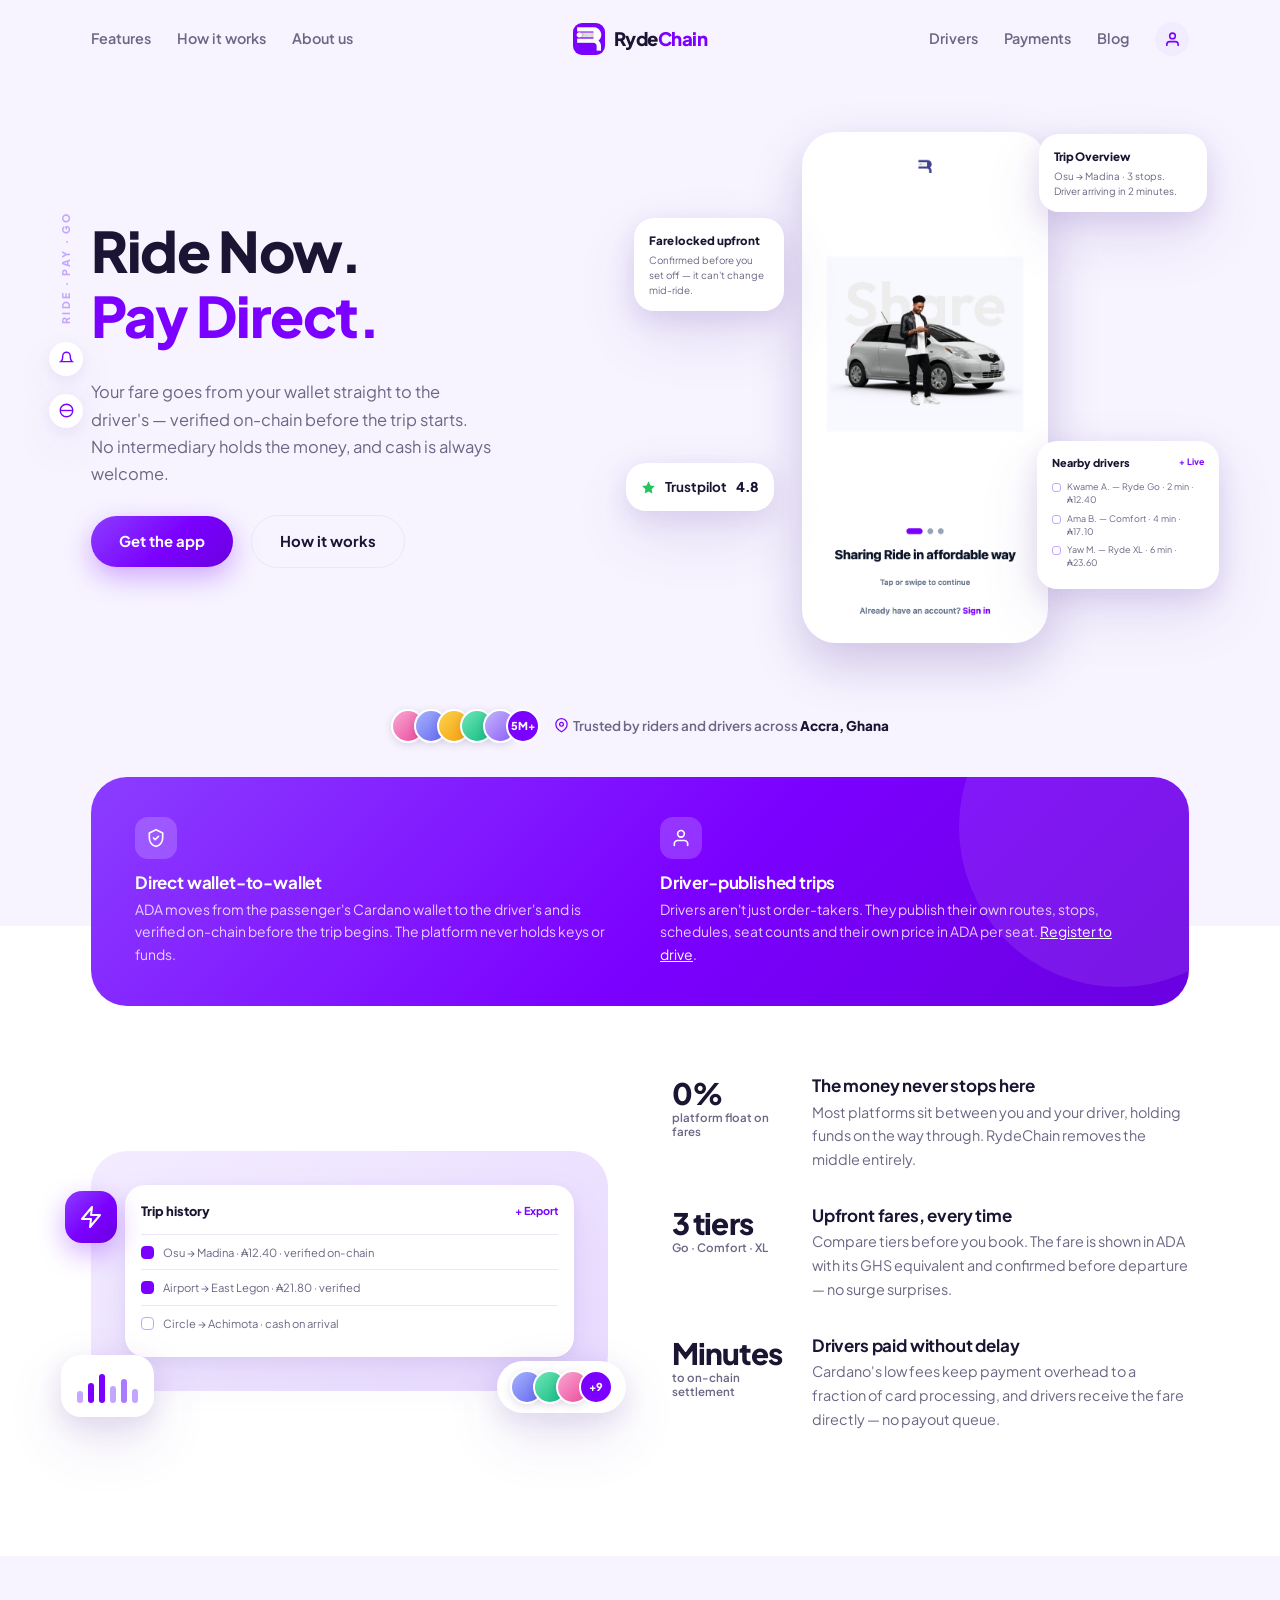
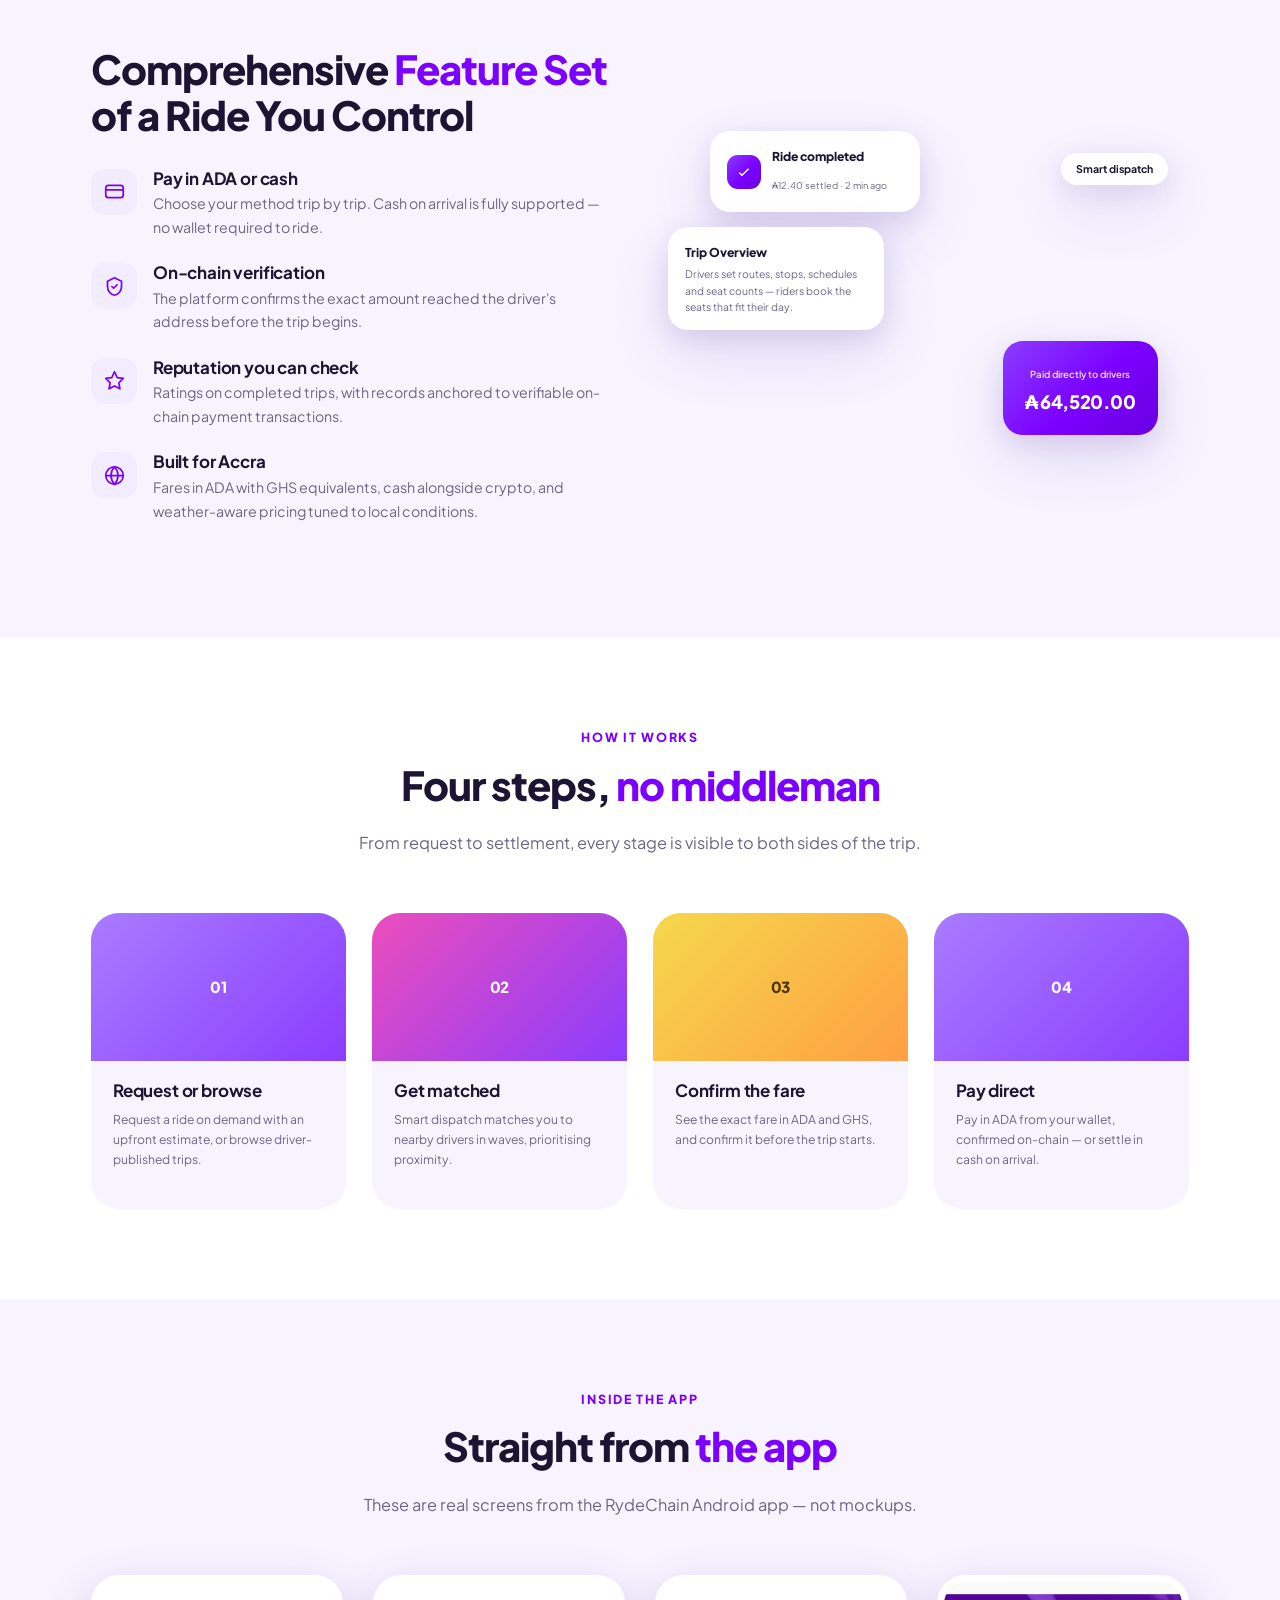
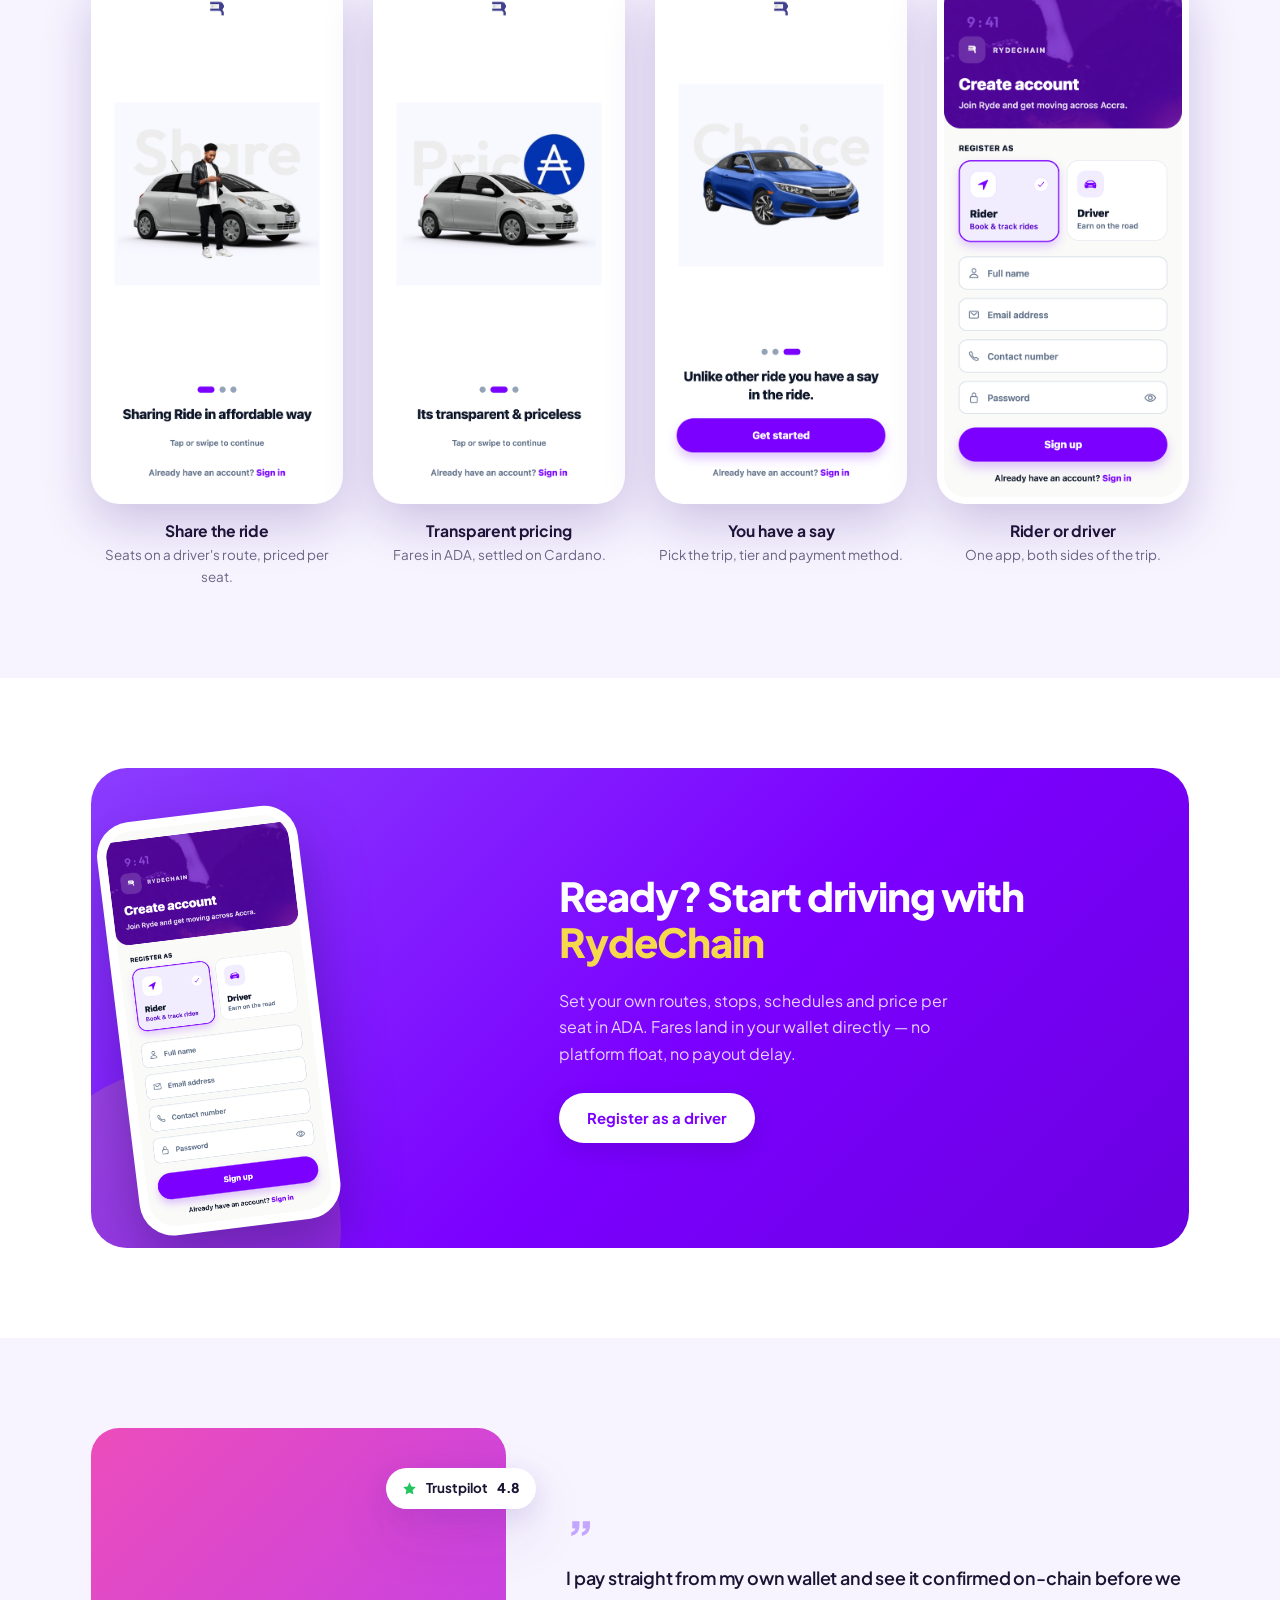
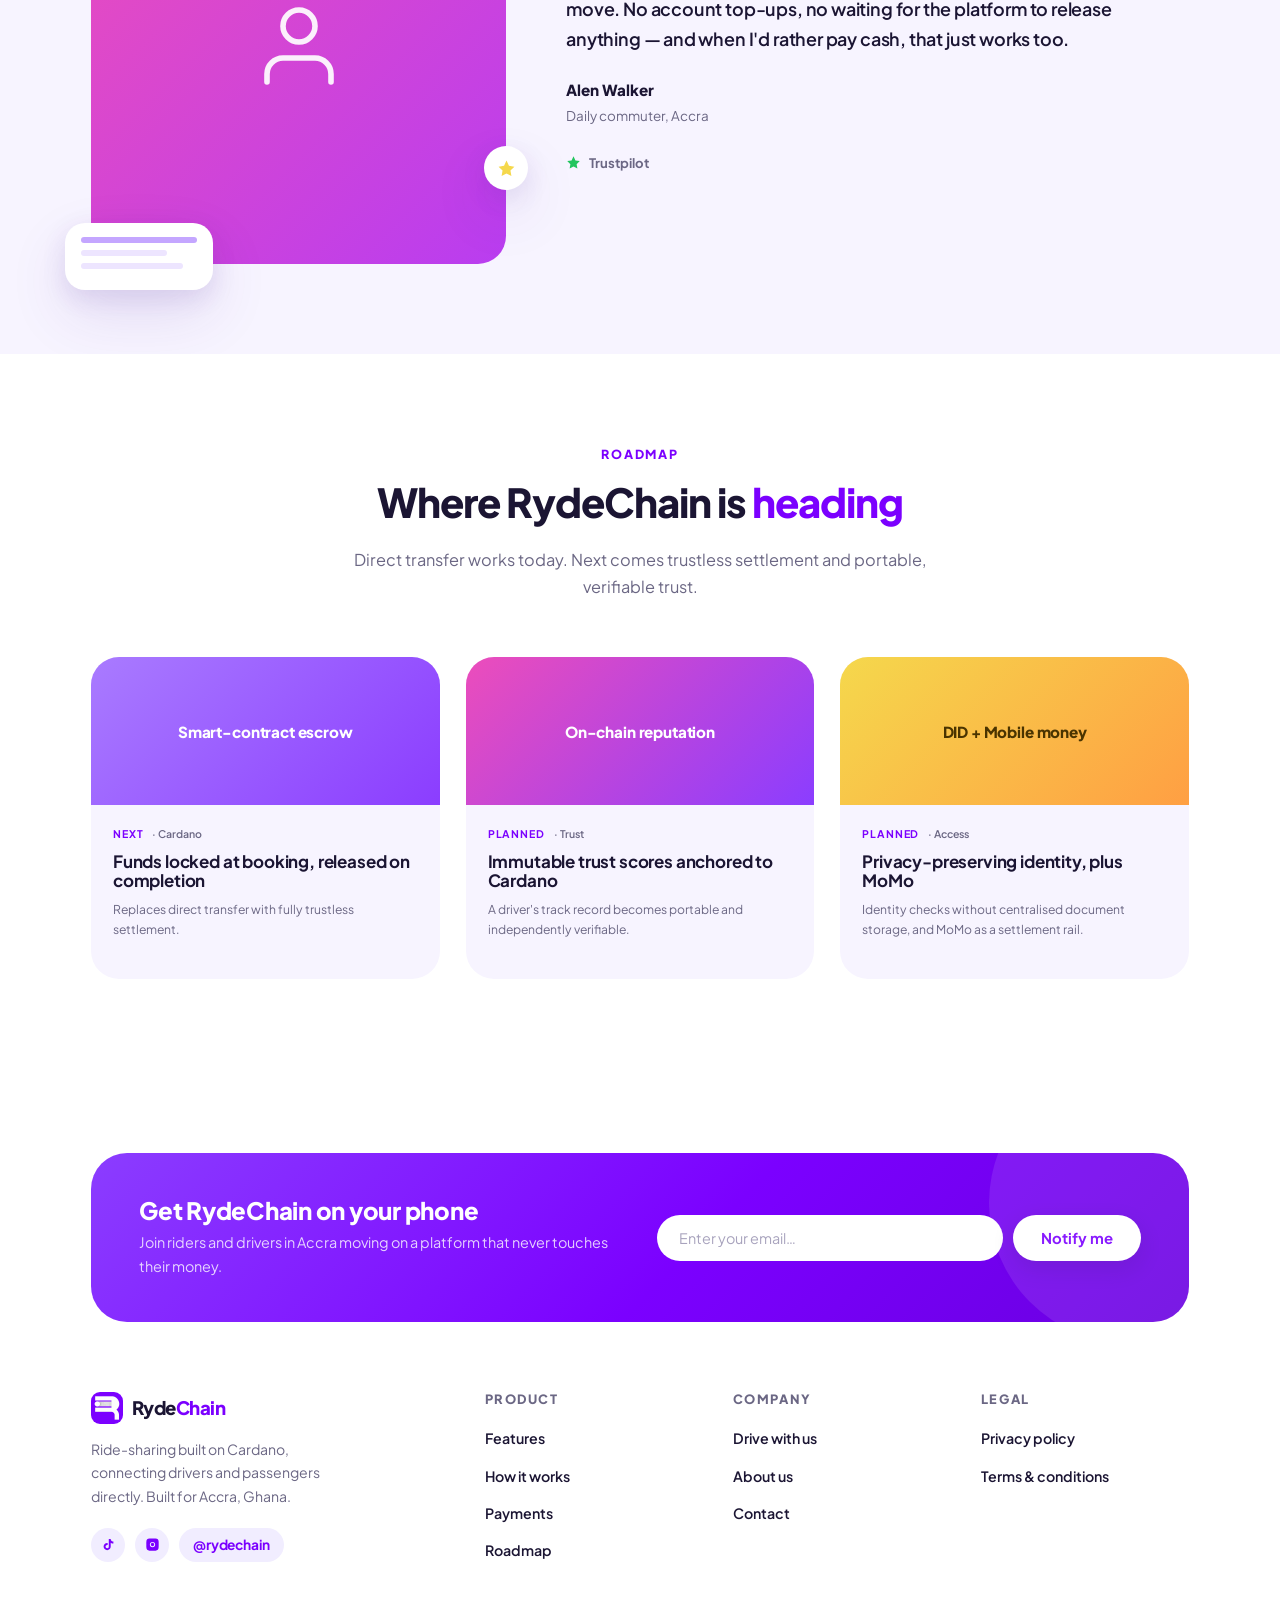
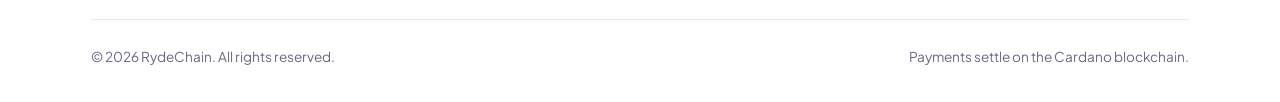
==== index.html @ f79c51c8 "Link TikTok and Instagram accounts in the footer Points at @rydechain on both, on the home and drive" ====
<!DOCTYPE html>
<html lang="en">
<head>
<meta charset="utf-8" />
<meta name="viewport" content="width=device-width, initial-scale=1" />
<title>RydeChain — Ride-sharing on Cardano, built for Accra</title>
<meta name="description" content="RydeChain connects drivers and passengers directly. Pay in cash or in ADA straight from your own Cardano wallet to the driver's — verified on-chain, no intermediary holding your money." />
<meta name="theme-color" content="#7b00ff" />
<link rel="icon" href="assets/favicon.png" />

<meta property="og:title" content="RydeChain — Ride-sharing on Cardano" />
<meta property="og:description" content="Direct wallet-to-wallet ADA payments, driver-published trips, and upfront fares. Built for Accra, Ghana." />
<meta property="og:type" content="website" />
<meta property="og:image" content="assets/logo.png" />

<link rel="preconnect" href="https://fonts.googleapis.com" />
<link rel="preconnect" href="https://fonts.gstatic.com" crossorigin />
<link href="https://fonts.googleapis.com/css2?family=Plus+Jakarta+Sans:wght@400;500;600;700;800&display=swap" rel="stylesheet" />
<link rel="stylesheet" href="styles.css" />
</head>
<body>

<header>
  <div class="wrap nav">
    <nav class="nav-side">
      <a href="#features">Features</a>
      <a href="#how">How it works</a>
      <a href="#about">About us</a>
    </nav>

    <a href="#" class="brand">
      <img src="assets/logo.png" alt="RydeChain logo" />
      <span class="brand-text">Ryde<span class="brand-alt">Chain</span></span>
    </a>

    <nav class="nav-side right">
      <a href="#drivers">Drivers</a>
      <a href="#payments">Payments</a>
      <a href="#blog">Blog</a>
      <span class="avatar-btn" aria-hidden="true">
        <svg viewBox="0 0 24 24"><path d="M20 21v-2a4 4 0 0 0-4-4H8a4 4 0 0 0-4 4v2"/><circle cx="12" cy="7" r="4"/></svg>
      </span>
    </nav>

    <button class="menu-btn" id="menuBtn" aria-label="Toggle menu" aria-expanded="false">
      <span></span><span></span><span></span>
    </button>
  </div>
  <div class="nav-mobile" id="navMobile">
    <a href="#features">Features</a>
    <a href="#how">How it works</a>
    <a href="#drivers">Drivers</a>
    <a href="#payments">Payments</a>
    <a href="#blog">Blog</a>
    <a href="#download">Get the app</a>
  </div>
</header>

<!-- ===== Hero ===== -->
<section class="hero">
  <div class="wrap hero-inner">

    <div class="rail" aria-hidden="true">
      <span>Ride · Pay · Go</span>
      <i><svg viewBox="0 0 24 24"><path d="M18 8A6 6 0 0 0 6 8c0 7-3 9-3 9h18s-3-2-3-9"/></svg></i>
      <i><svg viewBox="0 0 24 24"><circle cx="12" cy="12" r="10"/><path d="M2 12h20"/></svg></i>
    </div>

    <div class="hero-grid">
      <div>
        <h1>Ride Now.<br /><span class="accent">Pay Direct.</span></h1>
        <p class="lead">
          Your fare goes from your wallet straight to the driver's — verified
          on-chain before the trip starts. No intermediary holds the money,
          and cash is always welcome.
        </p>
        <div class="hero-actions">
          <a href="#download" class="btn btn-primary">Get the app</a>
          <a href="#how" class="btn btn-ghost">How it works</a>
        </div>
      </div>

      <div class="hero-visual">
        <div class="float f-left reveal">
          <h5>Fare locked upfront</h5>
          <p>Confirmed before you set off — it can't change mid-ride.</p>
        </div>

        <div class="rating-chip float f-trust">
          <svg class="star" viewBox="0 0 24 24" aria-hidden="true"><polygon points="12 2 15.1 8.6 22 9.7 17 14.6 18.2 21.5 12 18.2 5.8 21.5 7 14.6 2 9.7 8.9 8.6 12 2"/></svg>
          Trustpilot <b>4.8</b>
        </div>

        <div class="float f-overview">
          <h5>Trip Overview</h5>
          <p>Osu → Madina · 3 stops. Driver arriving in 2 minutes.</p>
        </div>

        <div class="float f-tasks">
          <div class="hd"><b>Nearby drivers</b><span>+ Live</span></div>
          <div class="li"><i></i> Kwame A. — Ryde Go · 2 min · ₳12.40</div>
          <div class="li"><i></i> Ama B. — Comfort · 4 min · ₳17.10</div>
          <div class="li"><i></i> Yaw M. — Ryde XL · 6 min · ₳23.60</div>
        </div>

        <div class="phone">
          <div class="phone-inner">
            <img class="phone-shot" src="assets/screens/01-onboarding-share.png"
                 alt="RydeChain app onboarding screen — Sharing Ride in affordable way" />
          </div>
        </div>
      </div>
    </div>

    <div class="hero-social">
      <div class="avatars">
        <i class="a1"></i><i class="a2"></i><i class="a3"></i><i class="a4"></i><i class="a5"></i>
        <span class="more">5M+</span>
      </div>
      <p>
        <svg class="inline-ic" viewBox="0 0 24 24" aria-hidden="true"><path d="M21 10c0 7-9 12-9 12s-9-5-9-12a9 9 0 0 1 18 0z"/><circle cx="12" cy="10" r="3"/></svg>
        Trusted by riders and drivers across <b>Accra, Ghana</b>
      </p>
    </div>

    <div class="slab reveal">
      <div class="slab-item">
        <div class="ic">
          <svg viewBox="0 0 24 24"><path d="M12 2 4 6v6c0 5 3.4 9.3 8 10 4.6-.7 8-5 8-10V6z"/><polyline points="9 12 11 14 15 10"/></svg>
        </div>
        <h3>Direct wallet-to-wallet</h3>
        <p>ADA moves from the passenger's Cardano wallet to the driver's and is verified on-chain before the trip begins. The platform never holds keys or funds.</p>
      </div>
      <div class="slab-item">
        <div class="ic">
          <svg viewBox="0 0 24 24"><path d="M20 21v-2a4 4 0 0 0-4-4H8a4 4 0 0 0-4 4v2"/><circle cx="12" cy="7" r="4"/></svg>
        </div>
        <h3>Driver-published trips</h3>
        <p>Drivers aren't just order-takers. They publish their own routes, stops, schedules, seat counts and their own price in ADA per seat. <a href="driver-signup.html" style="color:#fff;text-decoration:underline;">Register to drive</a>.</p>
      </div>
    </div>
  </div>
</section>

<!-- ===== Stats ===== -->
<section class="stats" id="about">
  <div class="wrap stats-grid">
    <div class="stats-visual reveal">
      <div class="blob-card">
        <div class="badge-float">
          <svg viewBox="0 0 24 24"><path d="M13 2 3 14h9l-1 8 10-12h-9z"/></svg>
        </div>
        <div class="tasklist">
          <div class="hd"><b>Trip history</b><span>+ Export</span></div>
          <div class="li done"><i></i> Osu → Madina · ₳12.40 · verified on-chain</div>
          <div class="li done"><i></i> Airport → East Legon · ₳21.80 · verified</div>
          <div class="li"><i></i> Circle → Achimota · cash on arrival</div>
        </div>
        <div class="bars-float"><i></i><i></i><i></i><i></i><i></i><i></i></div>
        <div class="avatars-float">
          <div class="avatars"><i class="a2"></i><i class="a4"></i><i class="a1"></i><span class="more">+9</span></div>
        </div>
      </div>
    </div>

    <div>
      <div class="stat-row reveal">
        <div class="num">0%<small>platform float on fares</small></div>
        <div>
          <h3>The money never stops here</h3>
          <p>Most platforms sit between you and your driver, holding funds on the way through. RydeChain removes the middle entirely.</p>
        </div>
      </div>
      <div class="stat-row reveal">
        <div class="num">3 tiers<small>Go · Comfort · XL</small></div>
        <div>
          <h3>Upfront fares, every time</h3>
          <p>Compare tiers before you book. The fare is shown in ADA with its GHS equivalent and confirmed before departure — no surge surprises.</p>
        </div>
      </div>
      <div class="stat-row reveal">
        <div class="num">Minutes<small>to on-chain settlement</small></div>
        <div>
          <h3>Drivers paid without delay</h3>
          <p>Cardano's low fees keep payment overhead to a fraction of card processing, and drivers receive the fare directly — no payout queue.</p>
        </div>
      </div>
    </div>
  </div>
</section>

<!-- ===== Features ===== -->
<section id="features">
  <div class="wrap feat-grid">
    <div class="reveal">
      <h2>Comprehensive <span class="accent">Feature Set</span><br />of a Ride You Control</h2>
      <div class="feat-list">
        <div class="feat-item">
          <div class="ic"><svg viewBox="0 0 24 24"><rect x="2" y="5" width="20" height="14" rx="3"/><path d="M2 10h20"/></svg></div>
          <div>
            <h3>Pay in ADA or cash</h3>
            <p>Choose your method trip by trip. Cash on arrival is fully supported — no wallet required to ride.</p>
          </div>
        </div>
        <div class="feat-item">
          <div class="ic"><svg viewBox="0 0 24 24"><path d="M12 2 4 6v6c0 5 3.4 9.3 8 10 4.6-.7 8-5 8-10V6z"/><polyline points="9 12 11 14 15 10"/></svg></div>
          <div>
            <h3>On-chain verification</h3>
            <p>The platform confirms the exact amount reached the driver's address before the trip begins.</p>
          </div>
        </div>
        <div class="feat-item">
          <div class="ic"><svg viewBox="0 0 24 24"><polygon points="12 2 15.1 8.6 22 9.7 17 14.6 18.2 21.5 12 18.2 5.8 21.5 7 14.6 2 9.7 8.9 8.6 12 2"/></svg></div>
          <div>
            <h3>Reputation you can check</h3>
            <p>Ratings on completed trips, with records anchored to verifiable on-chain payment transactions.</p>
          </div>
        </div>
        <div class="feat-item">
          <div class="ic"><svg viewBox="0 0 24 24"><circle cx="12" cy="12" r="10"/><path d="M2 12h20"/><path d="M12 2a15.3 15.3 0 0 1 4 10 15.3 15.3 0 0 1-4 10 15.3 15.3 0 0 1-4-10 15.3 15.3 0 0 1 4-10z"/></svg></div>
          <div>
            <h3>Built for Accra</h3>
            <p>Fares in ADA with GHS equivalents, cash alongside crypto, and weather-aware pricing tuned to local conditions.</p>
          </div>
        </div>
      </div>
    </div>

    <div class="feat-visual reveal">
      <div class="fc fc-1">
        <span class="ic"><svg viewBox="0 0 24 24"><path d="M5 13l4 4L19 7"/></svg></span>
        <div>
          <h5>Ride completed</h5>
          <span class="meta">₳12.40 settled · 2 min ago</span>
        </div>
      </div>
      <span class="fc-tag">Smart dispatch</span>
      <div class="fc fc-2">
        <h5>Trip Overview</h5>
        <p>Drivers set routes, stops, schedules and seat counts — riders book the seats that fit their day.</p>
      </div>
      <div class="fc fc-3">
        <small>Paid directly to drivers</small>
        <b>₳ 64,520.00</b>
      </div>
    </div>
  </div>
</section>

<!-- ===== How it works ===== -->
<section id="how" class="blog">
  <div class="wrap">
    <div class="section-head reveal">
      <span class="eyebrow">How it works</span>
      <h2>Four steps, <span class="accent">no middleman</span></h2>
      <p>From request to settlement, every stage is visible to both sides of the trip.</p>
    </div>
    <div class="blog-grid" style="grid-template-columns:repeat(4,1fr);">
      <div class="post reveal"><div class="thumb">01</div><div class="body">
        <h3>Request or browse</h3>
        <p class="date">Request a ride on demand with an upfront estimate, or browse driver-published trips.</p>
      </div></div>
      <div class="post reveal"><div class="thumb">02</div><div class="body">
        <h3>Get matched</h3>
        <p class="date">Smart dispatch matches you to nearby drivers in waves, prioritising proximity.</p>
      </div></div>
      <div class="post reveal"><div class="thumb">03</div><div class="body">
        <h3>Confirm the fare</h3>
        <p class="date">See the exact fare in ADA and GHS, and confirm it before the trip starts.</p>
      </div></div>
      <div class="post reveal"><div class="thumb">04</div><div class="body">
        <h3>Pay direct</h3>
        <p class="date">Pay in ADA from your wallet, confirmed on-chain — or settle in cash on arrival.</p>
      </div></div>
    </div>
  </div>
</section>

<!-- ===== App screens ===== -->
<section id="screens">
  <div class="wrap">
    <div class="section-head reveal">
      <span class="eyebrow">Inside the app</span>
      <h2>Straight from <span class="accent">the app</span></h2>
      <p>These are real screens from the RydeChain Android app — not mockups.</p>
    </div>
    <div class="screens-grid">
      <div class="screen-item reveal">
        <div class="phone"><div class="phone-inner">
          <img class="phone-shot" src="assets/screens/01-onboarding-share.png" alt="Onboarding — Sharing Ride in affordable way" />
        </div></div>
        <h3>Share the ride</h3>
        <p>Seats on a driver's route, priced per seat.</p>
      </div>
      <div class="screen-item reveal">
        <div class="phone"><div class="phone-inner">
          <img class="phone-shot" src="assets/screens/02-onboarding-price.png" alt="Onboarding — Its transparent and priceless" />
        </div></div>
        <h3>Transparent pricing</h3>
        <p>Fares in ADA, settled on Cardano.</p>
      </div>
      <div class="screen-item reveal">
        <div class="phone"><div class="phone-inner">
          <img class="phone-shot" src="assets/screens/03-onboarding-choice.png" alt="Onboarding — you have a say in the ride" />
        </div></div>
        <h3>You have a say</h3>
        <p>Pick the trip, tier and payment method.</p>
      </div>
      <div class="screen-item reveal">
        <div class="phone"><div class="phone-inner">
          <img class="phone-shot" src="assets/screens/04-auth.png" alt="Create account — register as Rider or Driver" />
        </div></div>
        <h3>Rider or driver</h3>
        <p>One app, both sides of the trip.</p>
      </div>
    </div>
  </div>
</section>

<!-- ===== CTA ===== -->
<section class="cta-wrap" id="drivers">
  <div class="wrap">
    <div class="cta reveal">
      <div class="cta-phone">
        <div class="phone">
          <div class="phone-inner">
            <img class="phone-shot" src="assets/screens/04-auth.png"
                 alt="RydeChain sign-up screen — register as a Rider or a Driver" />
          </div>
        </div>
      </div>
      <div class="cta-body">
        <h2>Ready? Start driving with <span style="color:var(--yellow)">RydeChain</span></h2>
        <p>
          Set your own routes, stops, schedules and price per seat in ADA. Fares
          land in your wallet directly — no platform float, no payout delay.
        </p>
        <a href="driver-signup.html" class="btn btn-white">Register as a driver</a>
      </div>
    </div>
  </div>
</section>

<!-- ===== Testimonial ===== -->
<section id="payments">
  <div class="wrap tm-grid">
    <div class="tm-visual reveal">
      <div class="tm-photo">
        <svg class="person" viewBox="0 0 24 24" aria-hidden="true">
          <path d="M20 21v-2a4 4 0 0 0-4-4H8a4 4 0 0 0-4 4v2"/><circle cx="12" cy="7" r="4"/>
        </svg>
      </div>
      <div class="rating-chip tm-chip">
        <svg class="star" viewBox="0 0 24 24" aria-hidden="true"><polygon points="12 2 15.1 8.6 22 9.7 17 14.6 18.2 21.5 12 18.2 5.8 21.5 7 14.6 2 9.7 8.9 8.6 12 2"/></svg>
        Trustpilot <b>4.8</b>
      </div>
      <div class="tm-star">
        <svg viewBox="0 0 24 24" aria-hidden="true"><polygon points="12 2 15.1 8.6 22 9.7 17 14.6 18.2 21.5 12 18.2 5.8 21.5 7 14.6 2 9.7 8.9 8.6 12 2"/></svg>
      </div>
      <div class="tm-list"><i></i><i></i><i></i></div>
    </div>
    <div class="tm-body reveal">
      <div class="quote-mark">&rdquo;</div>
      <blockquote>
        I pay straight from my own wallet and see it confirmed on-chain before we
        move. No account top-ups, no waiting for the platform to release anything —
        and when I'd rather pay cash, that just works too.
      </blockquote>
      <div class="tm-author">
        <b>Alen Walker</b>
        <small>Daily commuter, Accra</small>
      </div>
      <div class="tm-foot">
        <svg class="star" viewBox="0 0 24 24" aria-hidden="true"><polygon points="12 2 15.1 8.6 22 9.7 17 14.6 18.2 21.5 12 18.2 5.8 21.5 7 14.6 2 9.7 8.9 8.6 12 2"/></svg>
        Trustpilot
      </div>
    </div>
  </div>
</section>

<!-- ===== Blog ===== -->
<section class="blog" id="blog">
  <div class="wrap">
    <div class="section-head reveal">
      <span class="eyebrow">Roadmap</span>
      <h2>Where RydeChain is <span class="accent">heading</span></h2>
      <p>Direct transfer works today. Next comes trustless settlement and portable, verifiable trust.</p>
    </div>
    <div class="blog-grid">
      <div class="post reveal">
        <div class="thumb">Smart-contract escrow</div>
        <div class="body">
          <div class="meta">Next <span>· Cardano</span></div>
          <h3>Funds locked at booking, released on completion</h3>
          <p class="date">Replaces direct transfer with fully trustless settlement.</p>
        </div>
      </div>
      <div class="post reveal">
        <div class="thumb">On-chain reputation</div>
        <div class="body">
          <div class="meta">Planned <span>· Trust</span></div>
          <h3>Immutable trust scores anchored to Cardano</h3>
          <p class="date">A driver's track record becomes portable and independently verifiable.</p>
        </div>
      </div>
      <div class="post reveal">
        <div class="thumb">DID + Mobile money</div>
        <div class="body">
          <div class="meta">Planned <span>· Access</span></div>
          <h3>Privacy-preserving identity, plus MoMo</h3>
          <p class="date">Identity checks without centralised document storage, and MoMo as a settlement rail.</p>
        </div>
      </div>
    </div>
  </div>
</section>

<!-- ===== Footer ===== -->
<footer id="download">
  <div class="wrap">
    <div class="news reveal">
      <div>
        <h3>Get RydeChain on your phone</h3>
        <p>Join riders and drivers in Accra moving on a platform that never touches their money.</p>
      </div>
      <form class="news-form" onsubmit="return false;">
        <input type="email" placeholder="Enter your email…" aria-label="Email address" />
        <button class="btn btn-white" type="submit">Notify me</button>
      </form>
    </div>

    <div class="foot-grid">
      <div class="foot-brand">
        <a href="#" class="brand"><img src="assets/logo.png" alt="" /> <span>Ryde<span class="brand-alt">Chain</span></span></a>
        <p>Ride-sharing built on Cardano, connecting drivers and passengers directly. Built for Accra, Ghana.</p>
        <div class="socials">
          <a href="https://www.tiktok.com/@rydechain" target="_blank" rel="noopener noreferrer" aria-label="RydeChain on TikTok">
            <svg viewBox="0 0 24 24"><path d="M16.6 5.82A4.28 4.28 0 0 1 15.54 3h-3.09v12.4a2.59 2.59 0 0 1-2.59 2.5 2.6 2.6 0 0 1-2.6-2.6c0-1.72 1.66-3.01 3.37-2.48V9.66c-3.45-.46-6.47 2.22-6.47 5.64 0 3.33 2.76 5.7 5.69 5.7 3.14 0 5.69-2.55 5.69-5.7V9.01a7.35 7.35 0 0 0 4.3 1.38V7.3s-1.88.09-3.24-1.48z"/></svg>
          </a>
          <a href="https://www.instagram.com/rydechain" target="_blank" rel="noopener noreferrer" aria-label="RydeChain on Instagram">
            <svg viewBox="0 0 24 24"><path d="M12 2.2c3.2 0 3.6 0 4.9.1 3.3.1 4.8 1.7 4.9 4.9.1 1.3.1 1.6.1 4.8s0 3.6-.1 4.9c-.1 3.2-1.7 4.8-4.9 4.9-1.3.1-1.6.1-4.9.1s-3.6 0-4.9-.1c-3.2-.1-4.8-1.7-4.9-4.9-.1-1.3-.1-1.6-.1-4.9s0-3.6.1-4.9C2.3 4 3.9 2.4 7.1 2.3 8.4 2.2 8.8 2.2 12 2.2zm0 5.6a4.2 4.2 0 1 0 0 8.4 4.2 4.2 0 0 0 0-8.4zm0 6.9a2.7 2.7 0 1 1 0-5.4 2.7 2.7 0 0 1 0 5.4zm5.4-7.1a1 1 0 1 1-2 0 1 1 0 0 1 2 0z"/></svg>
          </a>
          <a class="social-handle" href="https://www.instagram.com/rydechain" target="_blank" rel="noopener noreferrer">@rydechain</a>
        </div>
      </div>
      <div>
        <h4>Product</h4>
        <ul class="foot-links">
          <li><a href="#features">Features</a></li>
          <li><a href="#how">How it works</a></li>
          <li><a href="#payments">Payments</a></li>
          <li><a href="#blog">Roadmap</a></li>
        </ul>
      </div>
      <div>
        <h4>Company</h4>
        <ul class="foot-links">
          <li><a href="driver-signup.html">Drive with us</a></li>
          <li><a href="#about">About us</a></li>
          <li><a href="#">Contact</a></li>
        </ul>
      </div>
      <div>
        <h4>Legal</h4>
        <ul class="foot-links">
          <li><a href="#">Privacy policy</a></li>
          <li><a href="#">Terms &amp; conditions</a></li>
        </ul>
      </div>
    </div>

    <div class="foot-bottom">
      <span>© 2026 RydeChain. All rights reserved.</span>
      <span>Payments settle on the Cardano blockchain.</span>
    </div>
  </div>
</footer>

<script src="script.js"></script>
</body>
</html>
---- styles.css ----
/* RydeChain — brand tokens mirror src/constants/colors.js in the mobile app */
:root {
  --purple: #7b00ff;
  --purple-600: #8b3dff;
  --purple-400: #a97bff;
  --purple-300: #c4a6ff;
  --purple-soft: #f1edff;
  --purple-muted: #ede5ff;
  --purple-dark: #5a00c7;
  --ink: #1b1533;
  --muted: #6b6784;
  --line: #ebe6f8;
  --panel: #ffffff;
  --bg: #f7f4ff;
  --yellow: #f5d84c;
  --pink: #ec4dbb;
  --success: #22c55e;
  --success-soft: #dcfce7;

  --grad: linear-gradient(135deg, #8b3dff 0%, #7b00ff 55%, #6a00e0 100%);
  --grad-soft: linear-gradient(135deg, #a97bff 0%, #8b3dff 100%);

  --r-sm: 14px;
  --r: 20px;
  --r-lg: 28px;
  --r-xl: 36px;

  --sh-card: 0 4px 14px rgba(80, 40, 160, 0.06), 0 18px 44px rgba(80, 40, 160, 0.08);
  --sh-float: 0 8px 24px rgba(80, 40, 160, 0.12), 0 24px 60px rgba(80, 40, 160, 0.12);
  --sh-purple: 0 10px 28px rgba(123, 0, 255, 0.32);

  --maxw: 1150px;
  --font: "Plus Jakarta Sans", "Inter", -apple-system, BlinkMacSystemFont, "Segoe UI", Roboto, sans-serif;
}

* { box-sizing: border-box; }
html { scroll-behavior: smooth; -webkit-text-size-adjust: 100%; }

body {
  margin: 0;
  font-family: var(--font);
  background: var(--bg);
  color: var(--ink);
  line-height: 1.65;
  overflow-x: hidden;
  -webkit-font-smoothing: antialiased;
}

h1, h2, h3, h4 { margin: 0 0 .55em; line-height: 1.16; letter-spacing: -0.025em; font-weight: 800; }
h1 { font-size: clamp(2.3rem, 4.9vw, 3.5rem); }
h2 { font-size: clamp(1.75rem, 3.3vw, 2.5rem); }
h3 { font-size: 1.06rem; font-weight: 700; letter-spacing: -0.01em; }
p { margin: 0 0 1rem; }
a { text-decoration: none; color: inherit; }
img { max-width: 100%; display: block; }
.accent { color: var(--purple); }

.wrap { max-width: var(--maxw); margin: 0 auto; padding: 0 26px; }

/* ---------- Buttons ---------- */
.btn {
  display: inline-flex; align-items: center; justify-content: center; gap: 8px;
  border: 0; cursor: pointer; white-space: nowrap;
  padding: 13px 28px; border-radius: 999px;
  font-family: inherit; font-size: .93rem; font-weight: 700;
  transition: transform .18s ease, box-shadow .18s ease, background .18s ease;
}
.btn-primary { background: var(--grad); color: #fff; box-shadow: var(--sh-purple); }
.btn-primary:hover { transform: translateY(-2px); box-shadow: 0 14px 34px rgba(123,0,255,.4); }
.btn-white { background: #fff; color: var(--purple); box-shadow: 0 8px 22px rgba(30,10,70,.14); }
.btn-white:hover { transform: translateY(-2px); }
.btn-ghost { background: transparent; color: var(--ink); border: 1.5px solid var(--line); }
.btn-ghost:hover { border-color: var(--purple-300); color: var(--purple); transform: translateY(-2px); }
.btn-outline-light { background: rgba(255,255,255,.12); color: #fff; border: 1.5px solid rgba(255,255,255,.45); }
.btn-outline-light:hover { background: rgba(255,255,255,.22); transform: translateY(-2px); }
.btn-sm { padding: 10px 22px; font-size: .86rem; }

/* ---------- Header ---------- */
header {
  position: sticky; top: 0; z-index: 60;
  background: rgba(247, 244, 255, .82);
  backdrop-filter: saturate(180%) blur(14px);
}
.nav { display: flex; align-items: center; justify-content: space-between; height: 78px; gap: 20px; }
.nav-side { display: flex; align-items: center; gap: 26px; flex: 1; }
.nav-side.right { justify-content: flex-end; }
.nav-side a { font-size: .9rem; font-weight: 600; color: var(--muted); transition: color .15s; }
.nav-side a:hover { color: var(--purple); }
.brand { display: flex; align-items: center; gap: 9px; font-weight: 800; font-size: 1.16rem; letter-spacing: -0.03em; }
.brand img { width: 32px; height: 32px; border-radius: 9px; }
.brand .brand-alt { color: var(--purple); }
.avatar-btn {
  width: 34px; height: 34px; border-radius: 50%;
  background: var(--purple-soft); color: var(--purple);
  display: grid; place-items: center; flex-shrink: 0;
}
.avatar-btn svg { width: 17px; height: 17px; stroke: currentColor; fill: none; stroke-width: 2.2; }
.nav-mobile { display: none; }
.menu-btn { display: none; background: none; border: 0; cursor: pointer; padding: 8px; }
.menu-btn span { display: block; width: 21px; height: 2px; background: var(--ink); border-radius: 2px; }
.menu-btn span + span { margin-top: 5px; }

/* ---------- Shared bits ---------- */
.eyebrow { display: block; font-size: .78rem; font-weight: 800; letter-spacing: .14em; text-transform: uppercase; color: var(--purple); margin-bottom: 14px; }
.section-head { max-width: 620px; margin: 0 auto 56px; text-align: center; }
.section-head p { color: var(--muted); margin: 0; font-size: 1.02rem; }
section { padding: 90px 0; position: relative; }

.avatars { display: flex; align-items: center; }
.avatars i {
  width: 34px; height: 34px; border-radius: 50%; border: 2.5px solid #fff;
  margin-left: -11px; display: block; box-shadow: 0 2px 8px rgba(40,10,90,.14);
}
.avatars i:first-child { margin-left: 0; }
.a1 { background: linear-gradient(135deg,#f9a8d4,#ec4899); }
.a2 { background: linear-gradient(135deg,#a5b4fc,#6366f1); }
.a3 { background: linear-gradient(135deg,#fcd34d,#f59e0b); }
.a4 { background: linear-gradient(135deg,#6ee7b7,#10b981); }
.a5 { background: linear-gradient(135deg,#c4b5fd,#8b5cf6); }
.avatars .more {
  width: 34px; height: 34px; border-radius: 50%; margin-left: -11px;
  background: var(--purple); color: #fff; border: 2.5px solid #fff;
  display: grid; place-items: center; font-size: .68rem; font-weight: 800;
}

.rating-chip {
  display: inline-flex; align-items: center; gap: 9px;
  background: #fff; border-radius: 999px; padding: 9px 16px;
  box-shadow: var(--sh-float); font-size: .84rem; font-weight: 700;
}
.rating-chip .star { width: 15px; height: 15px; fill: var(--success); flex-shrink: 0; }
.rating-chip b { font-weight: 800; }

/* Inline icon sitting in a run of text */
.inline-ic {
  width: 15px; height: 15px; vertical-align: -2px; margin-right: 2px;
  stroke: var(--purple); fill: none; stroke-width: 2; stroke-linecap: round; stroke-linejoin: round;
}

/* ---------- Hero ---------- */
.hero { padding: 44px 0 0; }
.hero-inner { position: relative; }
.hero-grid { display: grid; grid-template-columns: 1fr 1fr; gap: 40px; align-items: center; padding-bottom: 40px; }
.hero p.lead { color: var(--muted); font-size: 1.03rem; max-width: 400px; margin-bottom: 28px; }
.hero-actions { display: flex; align-items: center; gap: 18px; flex-wrap: wrap; }

/* side rail like the reference */
.rail { position: absolute; left: -16px; top: 90px; display: flex; flex-direction: column; align-items: center; gap: 18px; }
.rail span { writing-mode: vertical-rl; transform: rotate(180deg); font-size: .66rem; letter-spacing: .22em; text-transform: uppercase; color: var(--purple-300); font-weight: 800; }
.rail i { width: 34px; height: 34px; border-radius: 50%; background: #fff; box-shadow: var(--sh-card); display: grid; place-items: center; color: var(--purple); }
.rail i svg { width: 15px; height: 15px; stroke: currentColor; fill: none; stroke-width: 2.2; }

/* Phone + floating cards */
.hero-visual { position: relative; display: flex; justify-content: center; padding: 10px 0 20px; }
.phone {
  width: 246px; background: #fff; border-radius: 34px; padding: 9px;
  box-shadow: 0 20px 50px rgba(60,20,130,.22); position: relative; z-index: 3;
}
.phone-inner { background: var(--bg); border-radius: 27px; overflow: hidden; }
/* Real app screen captures sit flush inside the device frame. */
.phone-shot { width: 100%; height: auto; display: block; }
.phone-top { display: flex; align-items: center; justify-content: space-between; padding: 14px 15px 10px; }
.phone-top .brand { font-size: .82rem; gap: 6px; }
.phone-top .brand img { width: 19px; height: 19px; border-radius: 6px; }
.phone-top .bars { display: flex; flex-direction: column; gap: 3px; }
.phone-top .bars i { width: 14px; height: 2px; background: var(--ink); border-radius: 2px; display: block; }
.phone-hello { padding: 0 15px 12px; }
.phone-hello small { color: var(--muted); font-size: .68rem; font-weight: 600; }
.phone-hello b { display: block; font-size: .85rem; font-weight: 800; letter-spacing: -.02em; }
.phone-card { margin: 0 12px; background: var(--grad); border-radius: 18px; padding: 14px; color: #fff; }
.phone-card .tag { display: inline-flex; align-items: center; gap: 6px; background: rgba(255,255,255,.2); padding: 4px 10px; border-radius: 999px; font-size: .6rem; font-weight: 700; margin-bottom: 8px; }
.phone-card b { font-size: .82rem; display: block; line-height: 1.35; }
.phone-card .go { margin-top: 12px; background: #fff; color: var(--purple); border-radius: 999px; padding: 6px 0; text-align: center; font-size: .68rem; font-weight: 800; }
.phone-list { padding: 12px; }
.phone-row { display: flex; align-items: center; gap: 9px; background: #fff; border-radius: 12px; padding: 8px 10px; margin-bottom: 7px; box-shadow: 0 2px 8px rgba(70,30,140,.05); }
.phone-row .ic { width: 24px; height: 24px; border-radius: 8px; background: var(--purple-soft); display: grid; place-items: center; font-size: .6rem; }
.phone-row .tx { flex: 1; min-width: 0; }
.phone-row .tx b { display: block; font-size: .64rem; font-weight: 700; }
.phone-row .tx small { font-size: .55rem; color: var(--muted); }
.phone-row .pct { font-size: .58rem; font-weight: 800; color: var(--success); }
.phone-nav { display: flex; align-items: center; justify-content: space-around; padding: 9px 14px 13px; }
.phone-nav i { width: 15px; height: 15px; border-radius: 5px; background: var(--purple-muted); display: block; }
.phone-nav i.mid { width: 30px; height: 30px; border-radius: 50%; background: var(--grad); box-shadow: var(--sh-purple); }

.float {
  position: absolute; background: #fff; border-radius: var(--r);
  box-shadow: var(--sh-float); padding: 13px 15px; z-index: 4;
}
.float h5 { margin: 0 0 3px; font-size: .72rem; font-weight: 800; letter-spacing: -.01em; }
.float p { margin: 0; font-size: .62rem; color: var(--muted); line-height: 1.5; }
.f-overview { top: 12px; right: -18px; width: 168px; }
.f-tasks { bottom: 74px; right: -30px; width: 182px; }
.f-tasks .hd { display: flex; align-items: center; justify-content: space-between; margin-bottom: 9px; }
.f-tasks .hd b { font-size: .68rem; font-weight: 800; }
.f-tasks .hd span { font-size: .55rem; color: var(--purple); font-weight: 700; }
.f-tasks .li { display: flex; gap: 6px; align-items: flex-start; font-size: .56rem; color: var(--muted); margin-bottom: 6px; line-height: 1.45; }
.f-tasks .li i { width: 9px; height: 9px; border-radius: 3px; border: 1.5px solid var(--purple-300); flex-shrink: 0; margin-top: 2px; }
.f-trust { bottom: 152px; left: -34px; z-index: 5; }
.f-left { top: 96px; left: -26px; width: 150px; }

.hero-social { display: flex; align-items: center; gap: 14px; justify-content: center; margin: 6px 0 34px; flex-wrap: wrap; }
.hero-social p { margin: 0; font-size: .84rem; color: var(--muted); font-weight: 600; }
.hero-social b { color: var(--ink); font-weight: 800; }

/* purple slab under hero */
.slab {
  background: var(--grad); border-radius: var(--r-xl); color: #fff;
  padding: 40px 44px; position: relative; overflow: hidden;
  display: grid; grid-template-columns: 1fr 1fr; gap: 40px;
  margin-bottom: -80px; z-index: 2;
}
.slab::after {
  content: ""; position: absolute; right: -90px; top: -110px;
  width: 320px; height: 320px; border-radius: 50%;
  background: rgba(255,255,255,.09);
}
.slab-item { position: relative; }
.slab-item .ic {
  width: 42px; height: 42px; border-radius: 13px; background: rgba(255,255,255,.18);
  display: grid; place-items: center; margin-bottom: 14px;
}
.slab-item .ic svg { width: 20px; height: 20px; stroke: #fff; fill: none; stroke-width: 2; stroke-linecap: round; stroke-linejoin: round; }
.slab-item h3 { color: #fff; margin-bottom: 6px; }
.slab-item p { margin: 0; font-size: .87rem; color: rgba(255,255,255,.8); line-height: 1.6; }

/* ---------- Stats ---------- */
.stats { background: var(--panel); padding-top: 150px; }
.stats-grid { display: grid; grid-template-columns: 1fr 1fr; gap: 64px; align-items: center; }
.stats-visual { position: relative; }
.blob-card {
  background: linear-gradient(135deg, #f3ecff, #e9dcff);
  border-radius: var(--r-xl); padding: 34px; position: relative;
}
.tasklist { background: #fff; border-radius: var(--r); padding: 16px; box-shadow: var(--sh-card); }
.tasklist .hd { display: flex; align-items: center; justify-content: space-between; margin-bottom: 12px; }
.tasklist .hd b { font-size: .8rem; font-weight: 800; }
.tasklist .hd span { font-size: .68rem; color: var(--purple); font-weight: 700; }
.tasklist .li { display: flex; gap: 9px; align-items: flex-start; padding: 9px 0; border-top: 1px solid var(--line); font-size: .7rem; color: var(--muted); line-height: 1.5; }
.tasklist .li i { width: 13px; height: 13px; border-radius: 4px; border: 1.6px solid var(--purple-300); flex-shrink: 0; margin-top: 2px; }
.tasklist .li.done i { background: var(--purple); border-color: var(--purple); }
.badge-float {
  position: absolute; left: -26px; top: 40px;
  width: 52px; height: 52px; border-radius: 17px; background: var(--grad);
  display: grid; place-items: center; box-shadow: var(--sh-purple);
}
.badge-float svg { width: 24px; height: 24px; stroke: #fff; fill: none; stroke-width: 2; stroke-linecap: round; stroke-linejoin: round; }
.bars-float {
  position: absolute; left: -30px; bottom: -26px;
  background: #fff; border-radius: var(--r); padding: 14px 16px;
  box-shadow: var(--sh-float); display: flex; align-items: flex-end; gap: 5px; height: 62px;
}
.bars-float i { width: 6px; border-radius: 3px; background: var(--purple-300); display: block; }
.bars-float i:nth-child(2){ height: 60%; background: var(--purple); }
.bars-float i:nth-child(1){ height: 35%; }
.bars-float i:nth-child(3){ height: 85%; background: var(--purple); }
.bars-float i:nth-child(4){ height: 50%; }
.bars-float i:nth-child(5){ height: 70%; background: var(--purple-400); }
.bars-float i:nth-child(6){ height: 40%; }
.avatars-float { position: absolute; right: -18px; bottom: -22px; background:#fff; padding: 9px 13px; border-radius: 999px; box-shadow: var(--sh-float); }

.stat-row { display: grid; grid-template-columns: 118px 1fr; gap: 22px; margin-bottom: 34px; }
.stat-row .num { font-size: 1.85rem; font-weight: 800; letter-spacing: -.03em; line-height: 1.2; }
.stat-row .num small { display: block; font-size: .72rem; font-weight: 600; color: var(--muted); letter-spacing: 0; }
.stat-row h3 { margin-bottom: 5px; }
.stat-row p { margin: 0; color: var(--muted); font-size: .9rem; }

/* ---------- Features ---------- */
.feat-grid { display: grid; grid-template-columns: 1fr 1fr; gap: 56px; align-items: center; }
.feat-list { margin-top: 30px; }
.feat-item { display: flex; gap: 16px; margin-bottom: 24px; }
.feat-item .ic {
  width: 46px; height: 46px; border-radius: 14px; background: var(--purple-soft);
  color: var(--purple); display: grid; place-items: center; flex-shrink: 0;
}
.feat-item .ic svg { width: 21px; height: 21px; stroke: currentColor; fill: none; stroke-width: 2; stroke-linecap: round; stroke-linejoin: round; }
.feat-item h3 { margin-bottom: 4px; }
.feat-item p { margin: 0; font-size: .89rem; color: var(--muted); }

.feat-visual { position: relative; min-height: 330px; }
.fc {
  position: absolute; background: #fff; border-radius: var(--r);
  box-shadow: var(--sh-float); padding: 15px 17px;
}
.fc h5 { margin: 0 0 4px; font-size: .76rem; font-weight: 800; }
.fc p { margin: 0; font-size: .65rem; color: var(--muted); line-height: 1.55; }
.fc-1 { top: 0; left: 8%; width: 210px; display: flex; gap: 11px; align-items: center; }
.fc-1 .ic { width: 34px; height: 34px; border-radius: 11px; background: var(--grad); display: grid; place-items: center; flex-shrink: 0; }
.fc-1 .ic svg { width: 16px; height: 16px; stroke: #fff; fill: none; stroke-width: 2.2; }
.fc-1 .meta { font-size: .58rem; color: var(--muted); }
.fc-2 { top: 96px; left: 0; width: 216px; }
.fc-3 {
  bottom: 26px; right: 6%; background: var(--grad); color: #fff; padding: 18px 22px; text-align: center;
}
.fc-3 small { font-size: .6rem; opacity: .85; font-weight: 600; }
.fc-3 b { display: block; font-size: 1.15rem; font-weight: 800; letter-spacing: -.02em; margin-top: 2px; }
.fc-tag { position: absolute; top: 22px; right: 4%; background:#fff; border-radius: 999px; padding: 7px 15px; box-shadow: var(--sh-float); font-size: .66rem; font-weight: 700; }

/* ---------- Screens gallery ---------- */
.screens-grid { display: grid; grid-template-columns: repeat(4, 1fr); gap: 30px; }
.screen-item { text-align: center; }
.screen-item .phone { width: 100%; margin: 0 auto 18px; padding: 7px; border-radius: 28px; }
.screen-item .phone-inner { border-radius: 22px; }
.screen-item h3 { margin-bottom: 4px; font-size: .98rem; }
.screen-item p { margin: 0; font-size: .84rem; color: var(--muted); }

/* ---------- CTA ---------- */
.cta-wrap { background: var(--panel); }
.cta {
  background: var(--grad); border-radius: var(--r-xl); color: #fff;
  display: grid; grid-template-columns: .85fr 1.15fr; gap: 34px; align-items: center;
  padding: 8px 54px 8px 8px; position: relative; overflow: hidden;
}
.cta::after {
  content: ""; position: absolute; left: -70px; bottom: -140px;
  width: 320px; height: 320px; border-radius: 50%; background: rgba(245,216,76,.16);
}
.cta-phone { position: relative; z-index: 2; transform: rotate(-7deg); margin: 24px 0 24px 18px; }
.cta-phone .phone { width: 202px; box-shadow: 0 26px 60px rgba(30,0,80,.34); }
.cta-body { position: relative; z-index: 2; padding: 40px 0; }
.cta-body h2 { color: #fff; }
.cta-body p { color: rgba(255,255,255,.82); max-width: 400px; margin-bottom: 26px; }

/* ---------- Testimonial ---------- */
.tm-grid { display: grid; grid-template-columns: .8fr 1.2fr; gap: 60px; align-items: center; }
.tm-visual { position: relative; }
.tm-photo {
  background: linear-gradient(135deg, var(--pink), #b93df0);
  border-radius: var(--r-lg); aspect-ratio: 1/1.05;
  display: grid; place-items: center; position: relative; overflow: hidden;
}
.tm-photo .person { width: 96px; height: 96px; stroke: rgba(255,255,255,.92); fill: none; stroke-width: 1.4; stroke-linecap: round; stroke-linejoin: round; }
.tm-chip { position: absolute; top: 40px; right: -30px; }
.tm-star {
  position: absolute; right: -22px; bottom: 74px;
  width: 44px; height: 44px; border-radius: 50%; background: #fff;
  display: grid; place-items: center; box-shadow: var(--sh-float);
}
.tm-star svg { width: 19px; height: 19px; fill: var(--yellow); }
.tm-list {
  position: absolute; left: -26px; bottom: -26px; background: #fff;
  border-radius: var(--r); padding: 14px 16px; box-shadow: var(--sh-float); width: 148px;
}
.tm-list i { display: block; height: 6px; border-radius: 3px; background: var(--purple-muted); margin-bottom: 7px; }
.tm-list i:nth-child(1) { width: 100%; background: var(--purple-300); }
.tm-list i:nth-child(2) { width: 74%; }
.tm-list i:nth-child(3) { width: 88%; }
.quote-mark { color: var(--purple-300); font-size: 3rem; line-height: .8; font-weight: 800; margin-bottom: 6px; }
.tm-body blockquote { margin: 0 0 22px; font-size: 1.12rem; line-height: 1.7; font-weight: 600; letter-spacing: -.01em; }
.tm-author b { display: block; font-weight: 800; font-size: .95rem; }
.tm-author small { color: var(--muted); font-size: .84rem; }
.tm-foot { margin-top: 24px; display: flex; align-items: center; gap: 8px; color: var(--muted); font-size: .82rem; font-weight: 700; }
.tm-foot .star { width: 15px; height: 15px; fill: var(--success); }

/* ---------- Blog ---------- */
.blog { background: var(--panel); }
.blog-grid { display: grid; grid-template-columns: repeat(3, 1fr); gap: 26px; }
.post { background: var(--bg); border-radius: var(--r-lg); overflow: hidden; transition: transform .2s ease, box-shadow .2s ease; }
.post:hover { transform: translateY(-5px); box-shadow: var(--sh-float); }
.post .thumb { height: 148px; background: var(--grad-soft); display: grid; place-items: center; color: #fff; font-weight: 800; font-size: .95rem; letter-spacing: -.01em; }
.post:nth-child(2) .thumb { background: linear-gradient(135deg, var(--pink), #8b3dff); }
.post:nth-child(3) .thumb { background: linear-gradient(135deg, #f5d84c, #ff9f43); color: #4a3400; }
.post .body { padding: 20px 22px 24px; }
.post .meta { display: flex; align-items: center; gap: 9px; font-size: .66rem; font-weight: 700; color: var(--purple); margin-bottom: 9px; text-transform: uppercase; letter-spacing: .08em; }
.post .meta span { color: var(--muted); text-transform: none; letter-spacing: 0; font-weight: 600; }
.post h3 { margin-bottom: 8px; }
.post .date { font-size: .76rem; color: var(--muted); }

/* ---------- Newsletter + Footer ---------- */
.news {
  background: var(--grad); border-radius: var(--r-xl); color: #fff;
  padding: 44px 48px; display: grid; grid-template-columns: 1fr 1fr; gap: 34px; align-items: center;
  position: relative; overflow: hidden;
}
.news::after { content:""; position:absolute; right:-80px; top:-90px; width:280px; height:280px; border-radius:50%; background:rgba(255,255,255,.1); }
.news h3 { color: #fff; font-size: 1.5rem; font-weight: 800; margin-bottom: 6px; position: relative; }
.news p { margin: 0; color: rgba(255,255,255,.8); font-size: .9rem; position: relative; }
.news-form { display: flex; gap: 10px; position: relative; }
.news-form input {
  flex: 1; min-width: 0; border: 0; border-radius: 999px; padding: 14px 22px;
  font-family: inherit; font-size: .9rem; background: #fff; color: var(--ink);
}
.news-form input::placeholder { color: #a8a3bd; }
.news-form input:focus { outline: 2px solid rgba(255,255,255,.7); outline-offset: 2px; }

footer { background: var(--panel); padding: 84px 0 34px; }
.foot-grid { display: grid; grid-template-columns: 1.7fr 1fr 1fr 1fr; gap: 40px; margin: 70px 0 44px; }
.foot-brand p { color: var(--muted); font-size: .88rem; max-width: 270px; margin: 14px 0 20px; }
footer h4 { font-size: .8rem; text-transform: uppercase; letter-spacing: .12em; color: var(--muted); margin-bottom: 18px; font-weight: 800; }
.foot-links { list-style: none; padding: 0; margin: 0; }
.foot-links li { margin-bottom: 11px; }
.foot-links a { font-size: .89rem; color: var(--ink); font-weight: 600; }
.foot-links a:hover { color: var(--purple); }
.socials { display: flex; gap: 10px; }
.socials a {
  width: 34px; height: 34px; border-radius: 50%; background: var(--purple-soft); color: var(--purple);
  display: grid; place-items: center; transition: background .15s, color .15s, transform .15s;
}
.socials a:hover { background: var(--purple); color: #fff; transform: translateY(-2px); }
.socials svg { width: 15px; height: 15px; fill: currentColor; }
/* The handle reads as a label, not an icon button. */
.socials .social-handle {
  width: auto; height: 34px; padding: 0 14px; border-radius: 999px;
  font-size: .86rem; font-weight: 700; letter-spacing: -.01em;
}
.foot-bottom { border-top: 1px solid var(--line); padding-top: 26px; display: flex; justify-content: space-between; gap: 16px; flex-wrap: wrap; color: var(--muted); font-size: .85rem; }
.foot-bottom a { color: var(--muted); }
.foot-bottom a:hover { color: var(--purple); }

/* ---------- Driver registration ---------- */
.page-hero { padding: 56px 0 34px; text-align: center; }
.page-hero p { color: var(--muted); max-width: 540px; margin: 0 auto; }

.stepper { display: flex; align-items: center; justify-content: center; gap: 0; margin: 34px auto 44px; max-width: 620px; }
.stepper .st { display: flex; align-items: center; gap: 10px; }
.stepper .dot {
  width: 34px; height: 34px; border-radius: 50%; flex-shrink: 0;
  display: grid; place-items: center; font-weight: 800; font-size: .85rem;
  background: var(--purple-soft); color: var(--purple);
  border: 2px solid transparent; transition: all .2s ease;
}
.stepper .st.active .dot { background: var(--grad); color: #fff; box-shadow: var(--sh-purple); }
.stepper .st.done .dot { background: var(--success); color: #fff; }
.stepper .st span { font-size: .86rem; font-weight: 700; color: var(--muted); }
.stepper .st.active span { color: var(--ink); }
.stepper .bar { flex: 1; height: 2px; background: var(--line); margin: 0 14px; border-radius: 2px; }

.form-card {
  background: var(--panel); border-radius: var(--r-lg); padding: 36px;
  box-shadow: var(--sh-card); max-width: 720px; margin: 0 auto 40px;
}
.form-card > h2 { font-size: 1.35rem; margin-bottom: 6px; }
.form-card > p.sub { color: var(--muted); font-size: .93rem; margin-bottom: 26px; }

.field { margin-bottom: 18px; }
.field label { display: block; font-size: .84rem; font-weight: 700; margin-bottom: 7px; }
.field input, .field select {
  width: 100%; padding: 13px 16px; border-radius: var(--r-sm);
  border: 1.5px solid var(--line); background: var(--bg);
  font-family: inherit; font-size: .94rem; color: var(--ink);
  transition: border-color .15s, background .15s;
}
.field input:focus, .field select:focus { outline: none; border-color: var(--purple); background: #fff; }
.field input[aria-invalid="true"] { border-color: var(--danger, #ef4444); }
.field .hint { font-size: .77rem; color: var(--muted); margin-top: 6px; }
.field-row { display: grid; grid-template-columns: 1fr 1fr; gap: 16px; }

.docs-grid { display: grid; grid-template-columns: 1fr 1fr; gap: 16px; margin-bottom: 24px; }
.doc {
  border: 1.5px dashed var(--purple-300); border-radius: var(--r);
  padding: 18px; background: var(--bg); position: relative;
  transition: border-color .15s, background .15s;
}
.doc:hover { border-color: var(--purple); background: var(--purple-soft); }
.doc.filled { border-style: solid; border-color: var(--success); background: var(--success-soft); }
.doc.uploading { border-color: var(--warning); background: var(--warning-soft); }
.doc input[type="file"] { position: absolute; inset: 0; opacity: 0; cursor: pointer; width: 100%; height: 100%; }
.doc .top { display: flex; align-items: center; gap: 11px; margin-bottom: 6px; }
.doc .ic {
  width: 36px; height: 36px; border-radius: 11px; background: var(--purple-soft);
  color: var(--purple); display: grid; place-items: center; flex-shrink: 0;
}
.doc.filled .ic { background: #fff; color: #15803d; }
.doc .ic svg { width: 17px; height: 17px; stroke: currentColor; fill: none; stroke-width: 2; stroke-linecap: round; stroke-linejoin: round; }
.doc b { font-size: .9rem; font-weight: 700; display: block; }
.doc small { display: block; font-size: .76rem; color: var(--muted); }
.doc .state { font-size: .76rem; font-weight: 700; margin-top: 4px; }
.doc.filled .state { color: #15803d; }
.doc.uploading .state { color: #92400e; }
.doc.failed { border-color: #ef4444; background: #fee2e2; }
.doc.failed .state { color: #b91c1c; }

.alert { border-radius: var(--r-sm); padding: 13px 16px; font-size: .88rem; font-weight: 600; margin-bottom: 20px; display: none; }
.alert.show { display: block; }
.alert.err { background: #fee2e2; color: #b91c1c; }
.alert.ok { background: var(--success-soft); color: #15803d; }
.alert.info { background: var(--purple-soft); color: var(--purple-dark); }

.form-actions { display: flex; gap: 12px; align-items: center; flex-wrap: wrap; }
.btn[disabled] { opacity: .55; cursor: not-allowed; transform: none !important; box-shadow: none; }
.step { display: none; }
.step.active { display: block; }

.done-mark {
  width: 68px; height: 68px; border-radius: 50%; background: var(--success-soft);
  display: grid; place-items: center; margin: 0 auto 20px;
}
.done-mark svg { width: 32px; height: 32px; stroke: #15803d; fill: none; stroke-width: 2.6; stroke-linecap: round; stroke-linejoin: round; }

@media (max-width: 620px) {
  .field-row, .docs-grid { grid-template-columns: 1fr; }
  .form-card { padding: 24px 20px; }
  .stepper .st span { display: none; }
  .stepper .bar { margin: 0 8px; }
}

/* ---------- Reveal ---------- */
.reveal { opacity: 0; transform: translateY(20px); transition: opacity .65s ease, transform .65s ease; }
.reveal.in { opacity: 1; transform: none; }

/* ---------- Responsive ---------- */
@media (max-width: 1080px) {
  .rail { display: none; }
  .f-left, .f-trust { display: none; }
}

@media (max-width: 940px) {
  .nav-side { display: none; }
  .menu-btn { display: block; }
  .nav { justify-content: space-between; }
  .nav-mobile {
    display: none; position: absolute; top: 78px; left: 0; right: 0;
    background: var(--panel); padding: 18px 26px 24px; box-shadow: var(--sh-card);
    flex-direction: column; gap: 2px;
  }
  .nav-mobile.open { display: flex; }
  .nav-mobile a { padding: 10px 0; font-weight: 650; font-size: .98rem; color: var(--ink); }

  .hero-grid, .stats-grid, .feat-grid, .tm-grid, .slab, .news { grid-template-columns: 1fr; }
  .hero-grid { gap: 20px; }
  .stats-grid, .feat-grid, .tm-grid { gap: 46px; }
  .slab { padding: 34px 30px; gap: 28px; margin-bottom: -70px; }
  .stats { padding-top: 130px; }
  .cta { grid-template-columns: 1fr; padding: 8px; text-align: center; }
  .cta-phone { margin: 26px auto 0; transform: none; }
  .cta-body { padding: 26px 24px 40px; }
  .cta-body p { margin-left: auto; margin-right: auto; }
  .cta-body .btn { margin: 0 auto; }
  .blog-grid { grid-template-columns: 1fr 1fr; }
  .screens-grid { grid-template-columns: 1fr 1fr; gap: 26px; }
  .foot-grid { grid-template-columns: 1fr 1fr; }
  .news { padding: 36px 30px; text-align: center; }
  .f-overview { right: -6px; top: 0; }
  .f-tasks { right: -10px; bottom: 40px; }
}

@media (max-width: 620px) {
  section { padding: 64px 0; }
  .wrap { padding: 0 18px; }
  .blog-grid, .foot-grid { grid-template-columns: 1fr; }
  .screens-grid { grid-template-columns: 1fr 1fr; gap: 18px; }
  .screen-item p { display: none; }
  .hero { padding-top: 26px; }
  .float { display: none; }
  .stat-row { grid-template-columns: 1fr; gap: 8px; }
  .news-form { flex-direction: column; }
  .news-form .btn { width: 100%; }
  .badge-float, .bars-float, .avatars-float, .tm-list, .tm-star, .tm-chip { display: none; }
  .feat-visual { min-height: 300px; }
  .fc-1 { left: 0; width: 190px; }
  .fc-2 { top: 108px; width: 200px; }
  .fc-3 { right: 0; }
  .brand { font-size: 1.05rem; }
}

@media (prefers-reduced-motion: reduce) {
  .reveal { opacity: 1; transform: none; transition: none; }
  html { scroll-behavior: auto; }
}
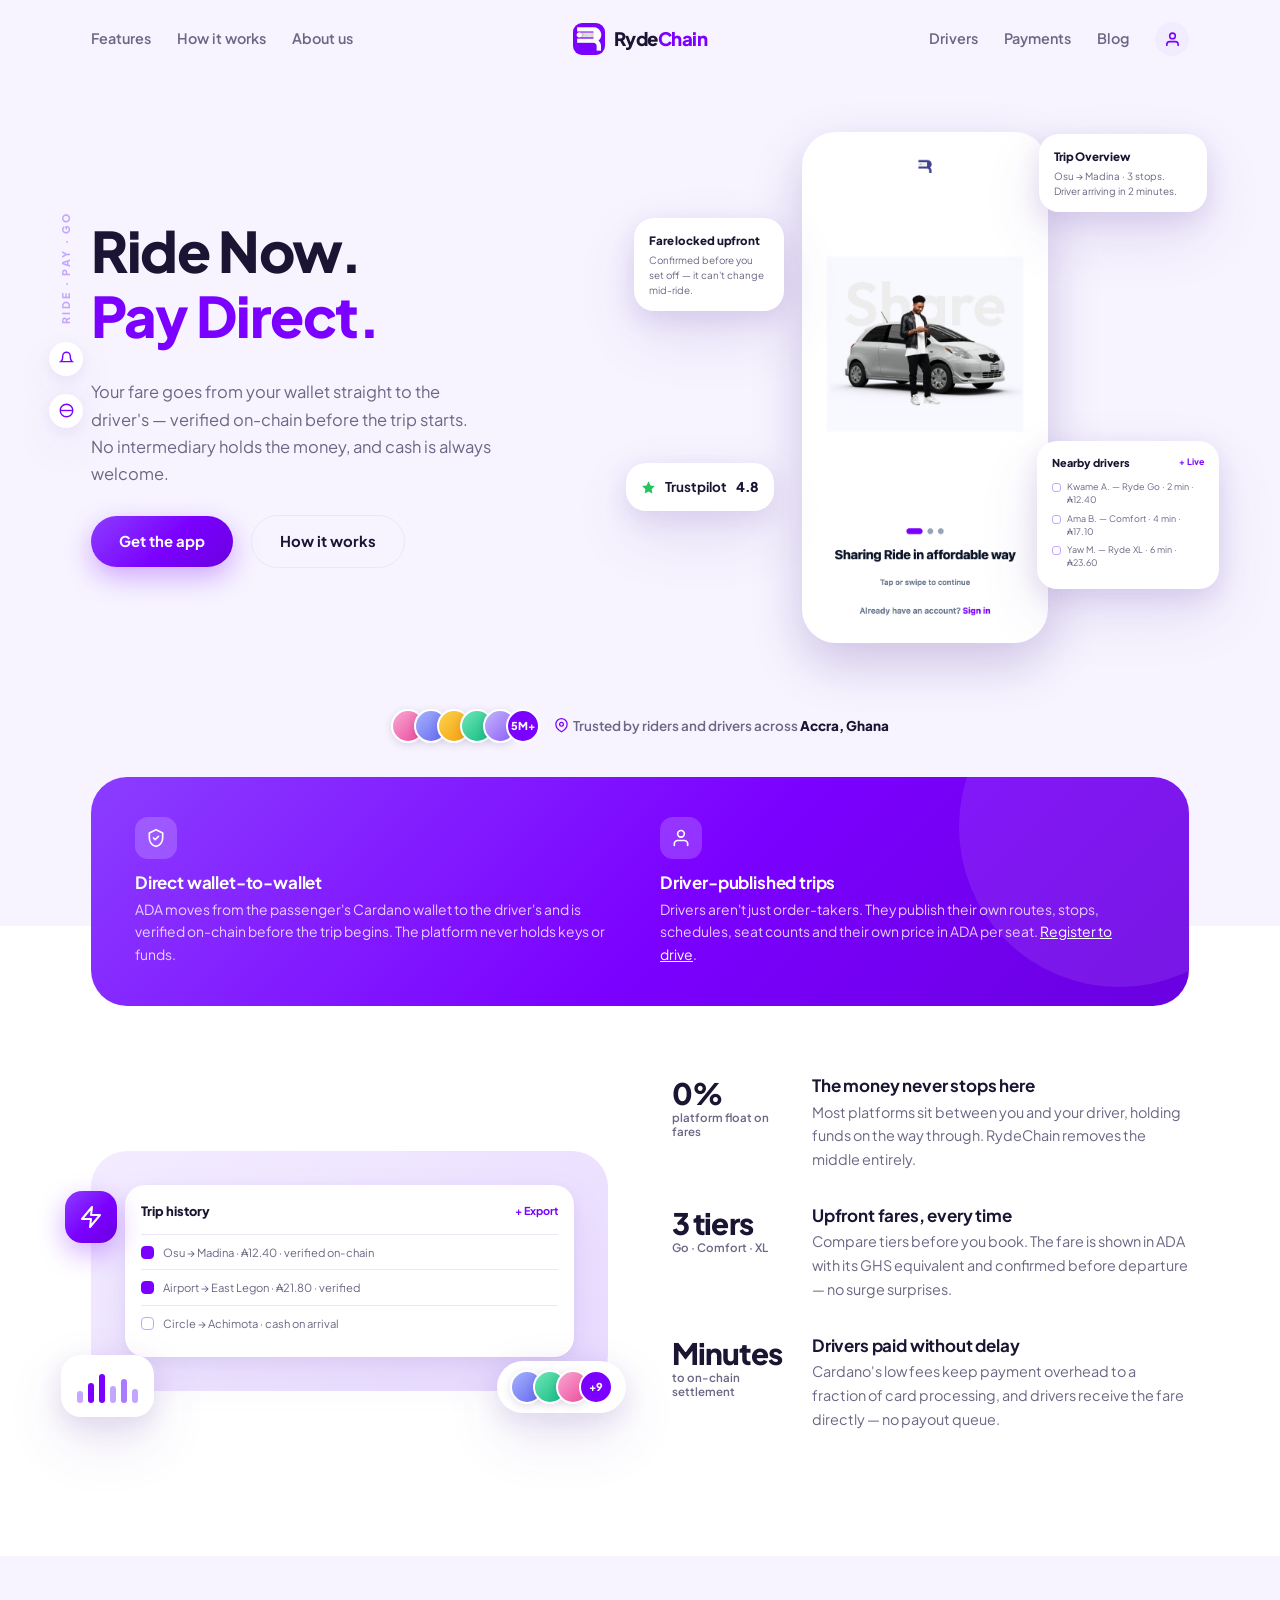
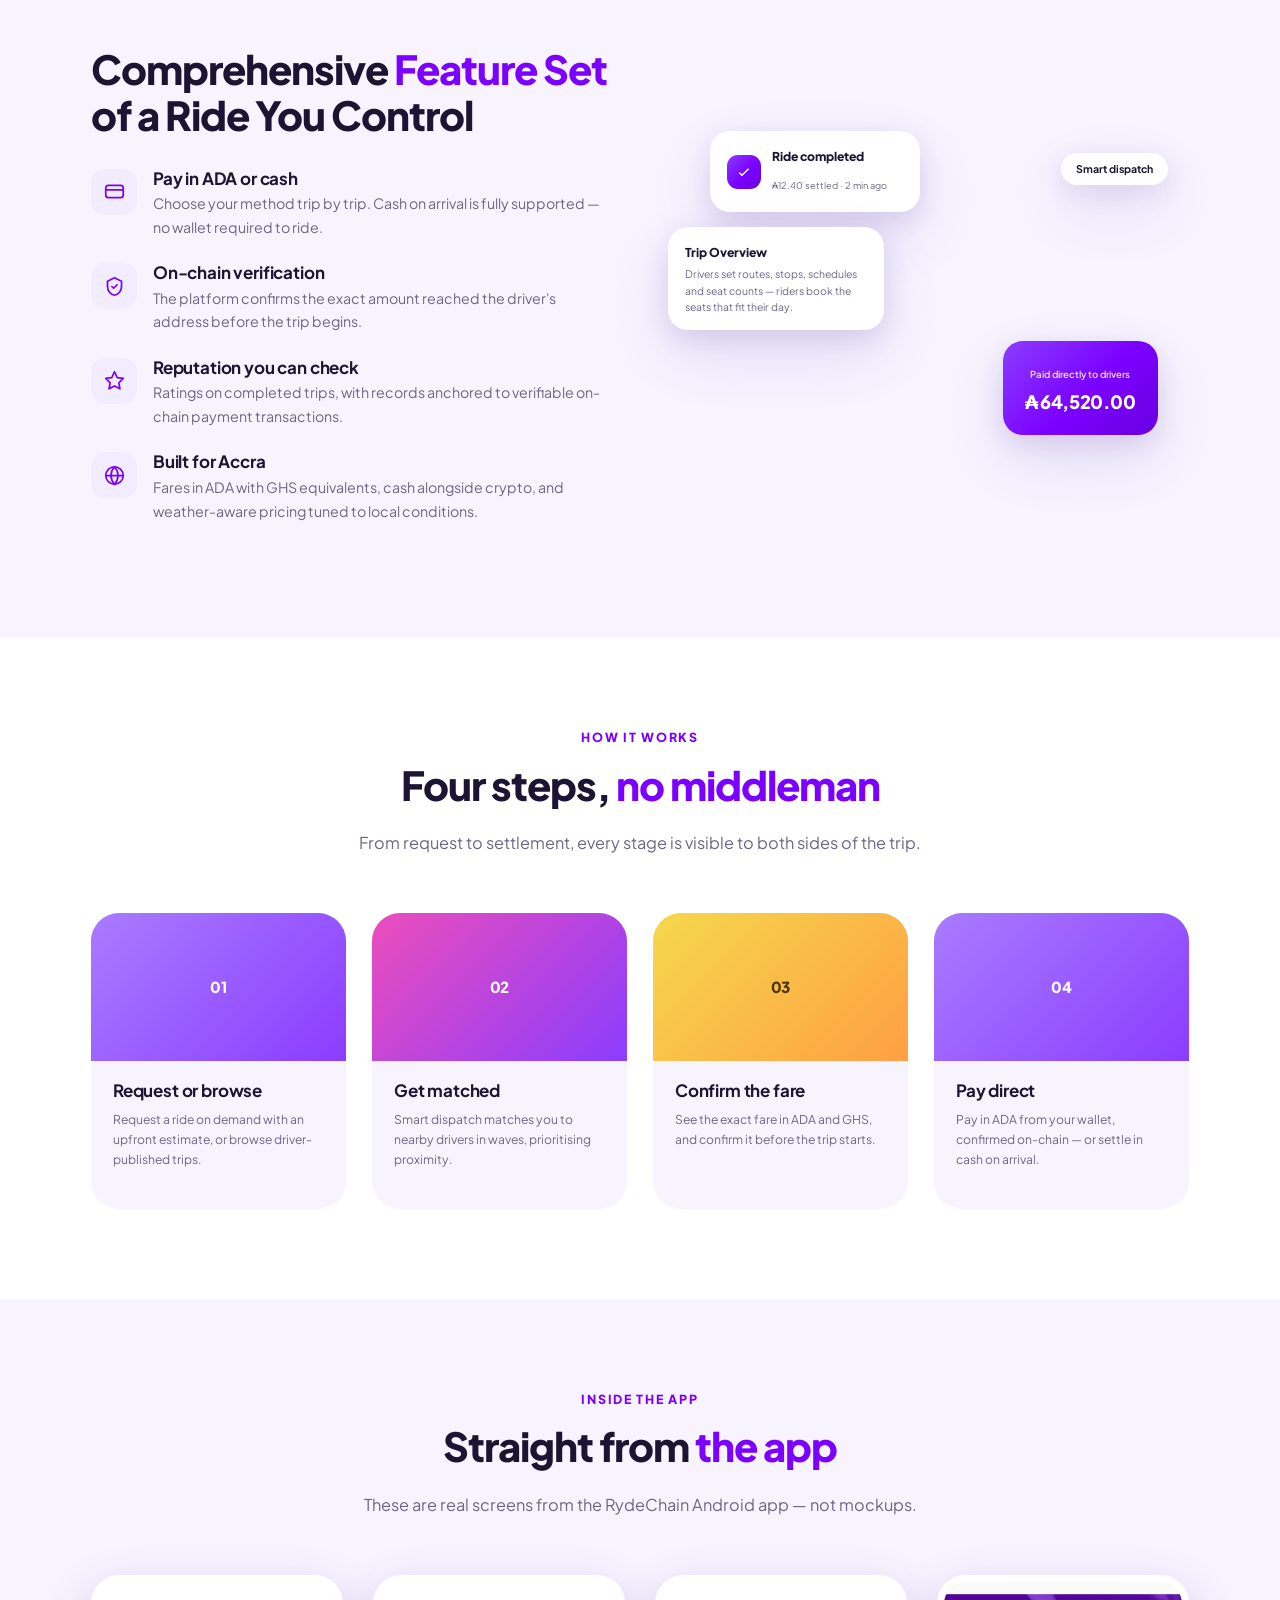
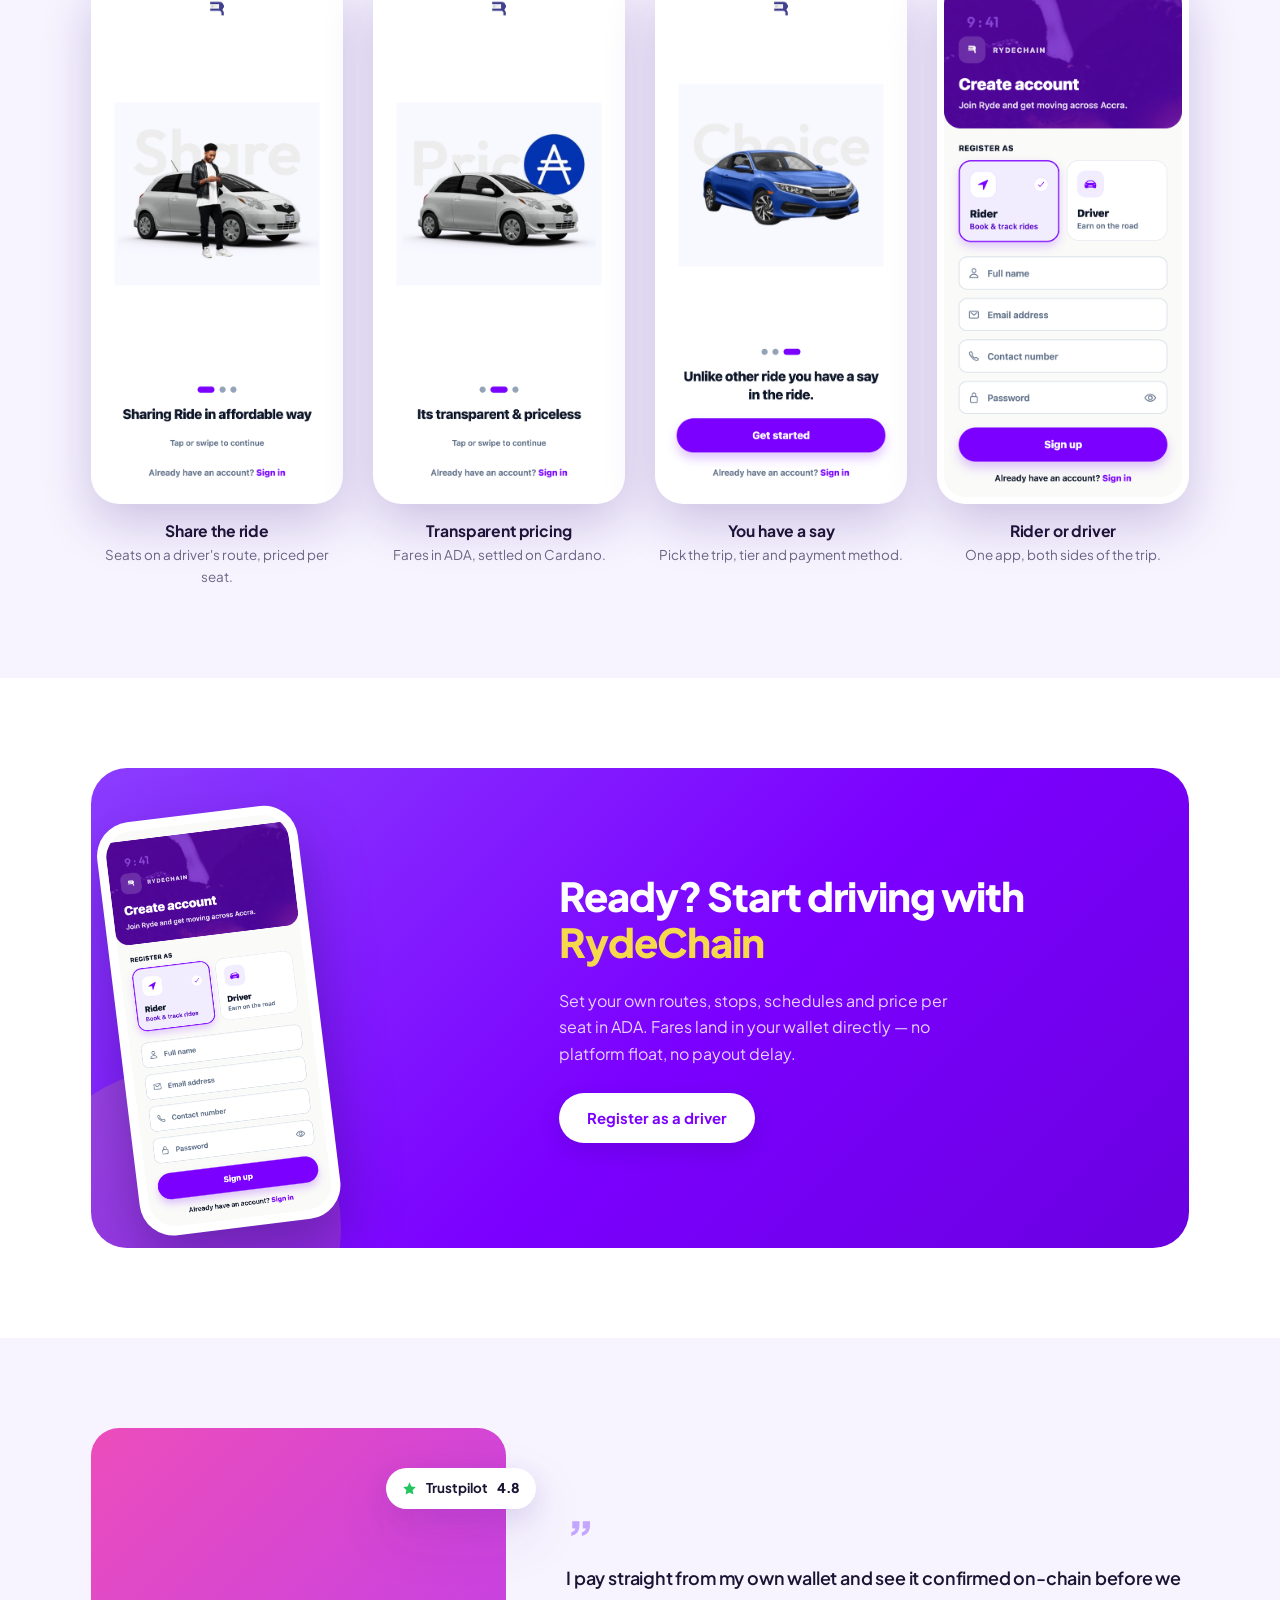
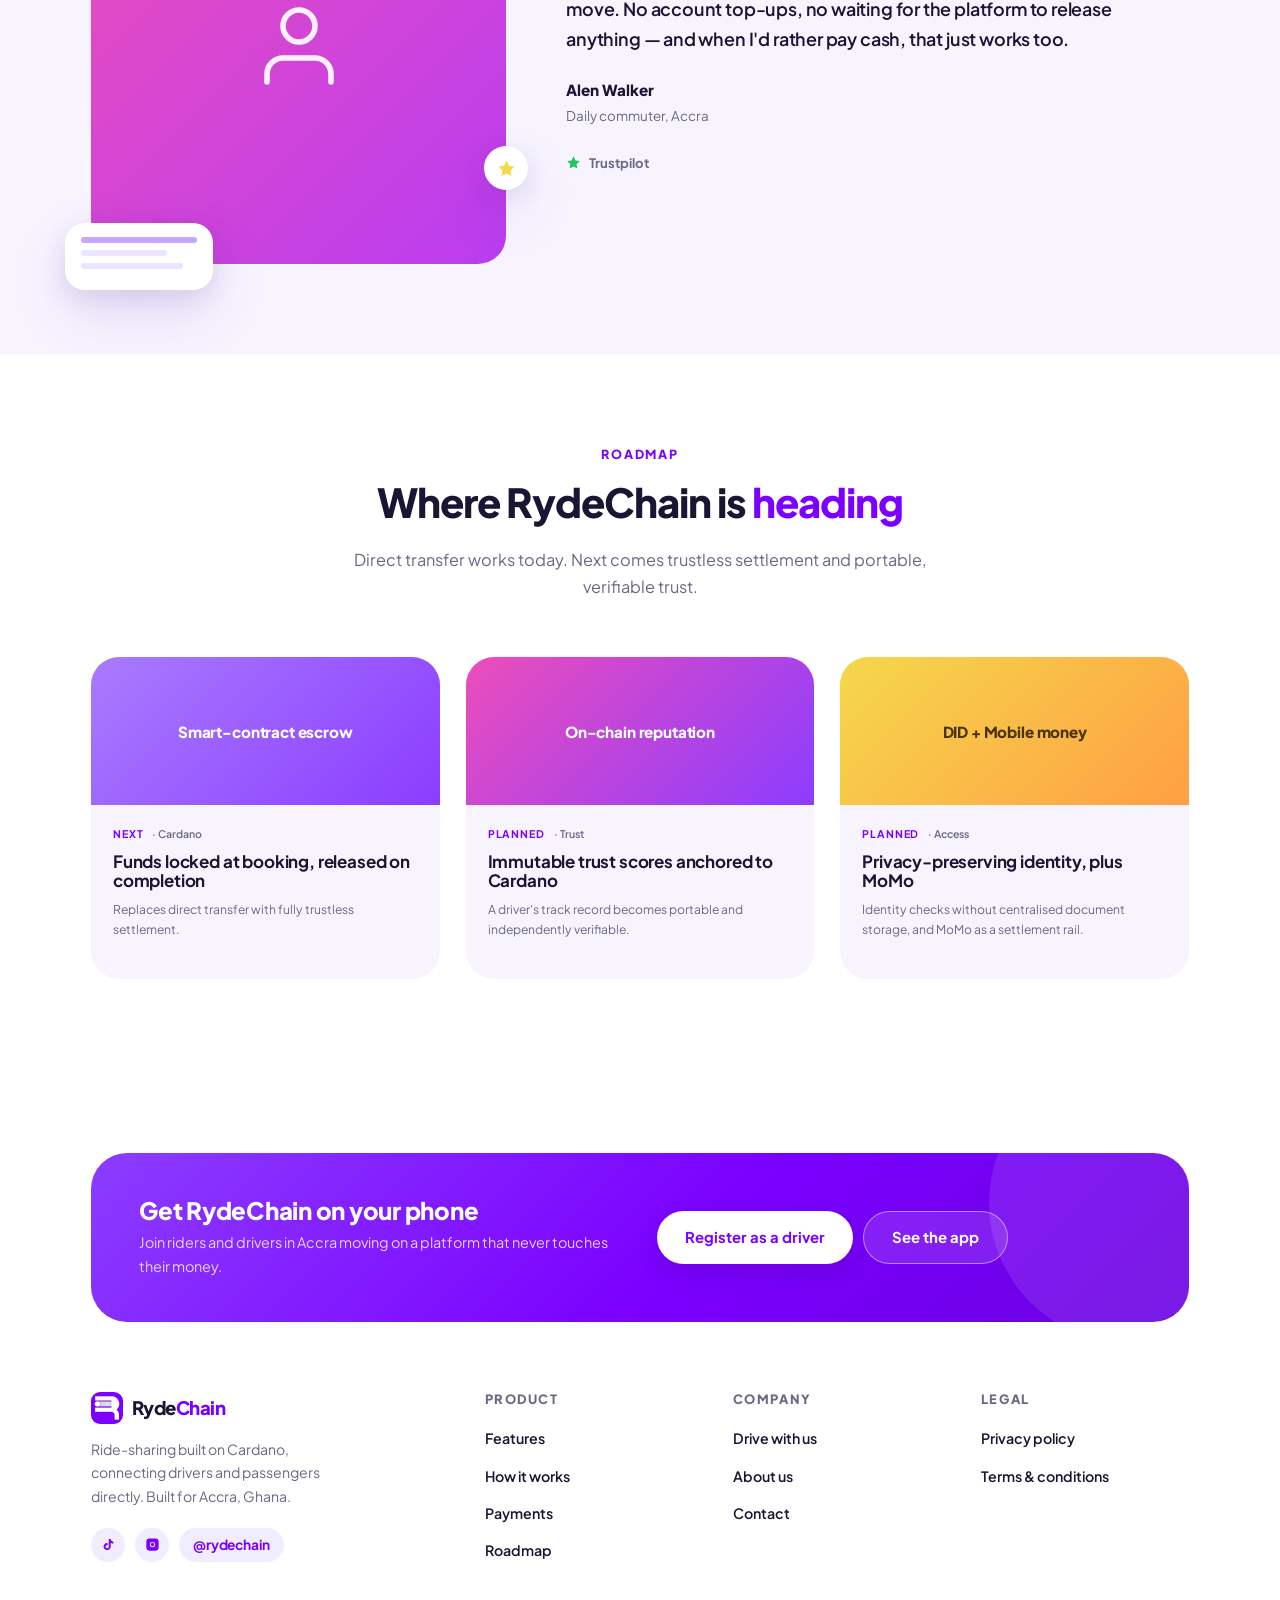
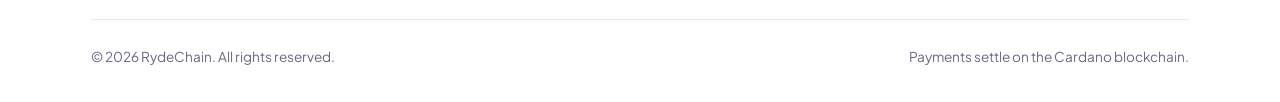
==== commit 12d5efbf: "Align the signup flow with what the API actually does Audited the form against the real schemas and " ====
--- a/index.html
+++ b/index.html
@@ -423,10 +423,10 @@
         <h3>Get RydeChain on your phone</h3>
         <p>Join riders and drivers in Accra moving on a platform that never touches their money.</p>
       </div>
-      <form class="news-form" onsubmit="return false;">
-        <input type="email" placeholder="Enter your email…" aria-label="Email address" />
-        <button class="btn btn-white" type="submit">Notify me</button>
-      </form>
+      <div class="news-form">
+        <a class="btn btn-white" href="driver-signup.html">Register as a driver</a>
+        <a class="btn btn-outline-light" href="#screens">See the app</a>
+      </div>
     </div>
 
     <div class="foot-grid">
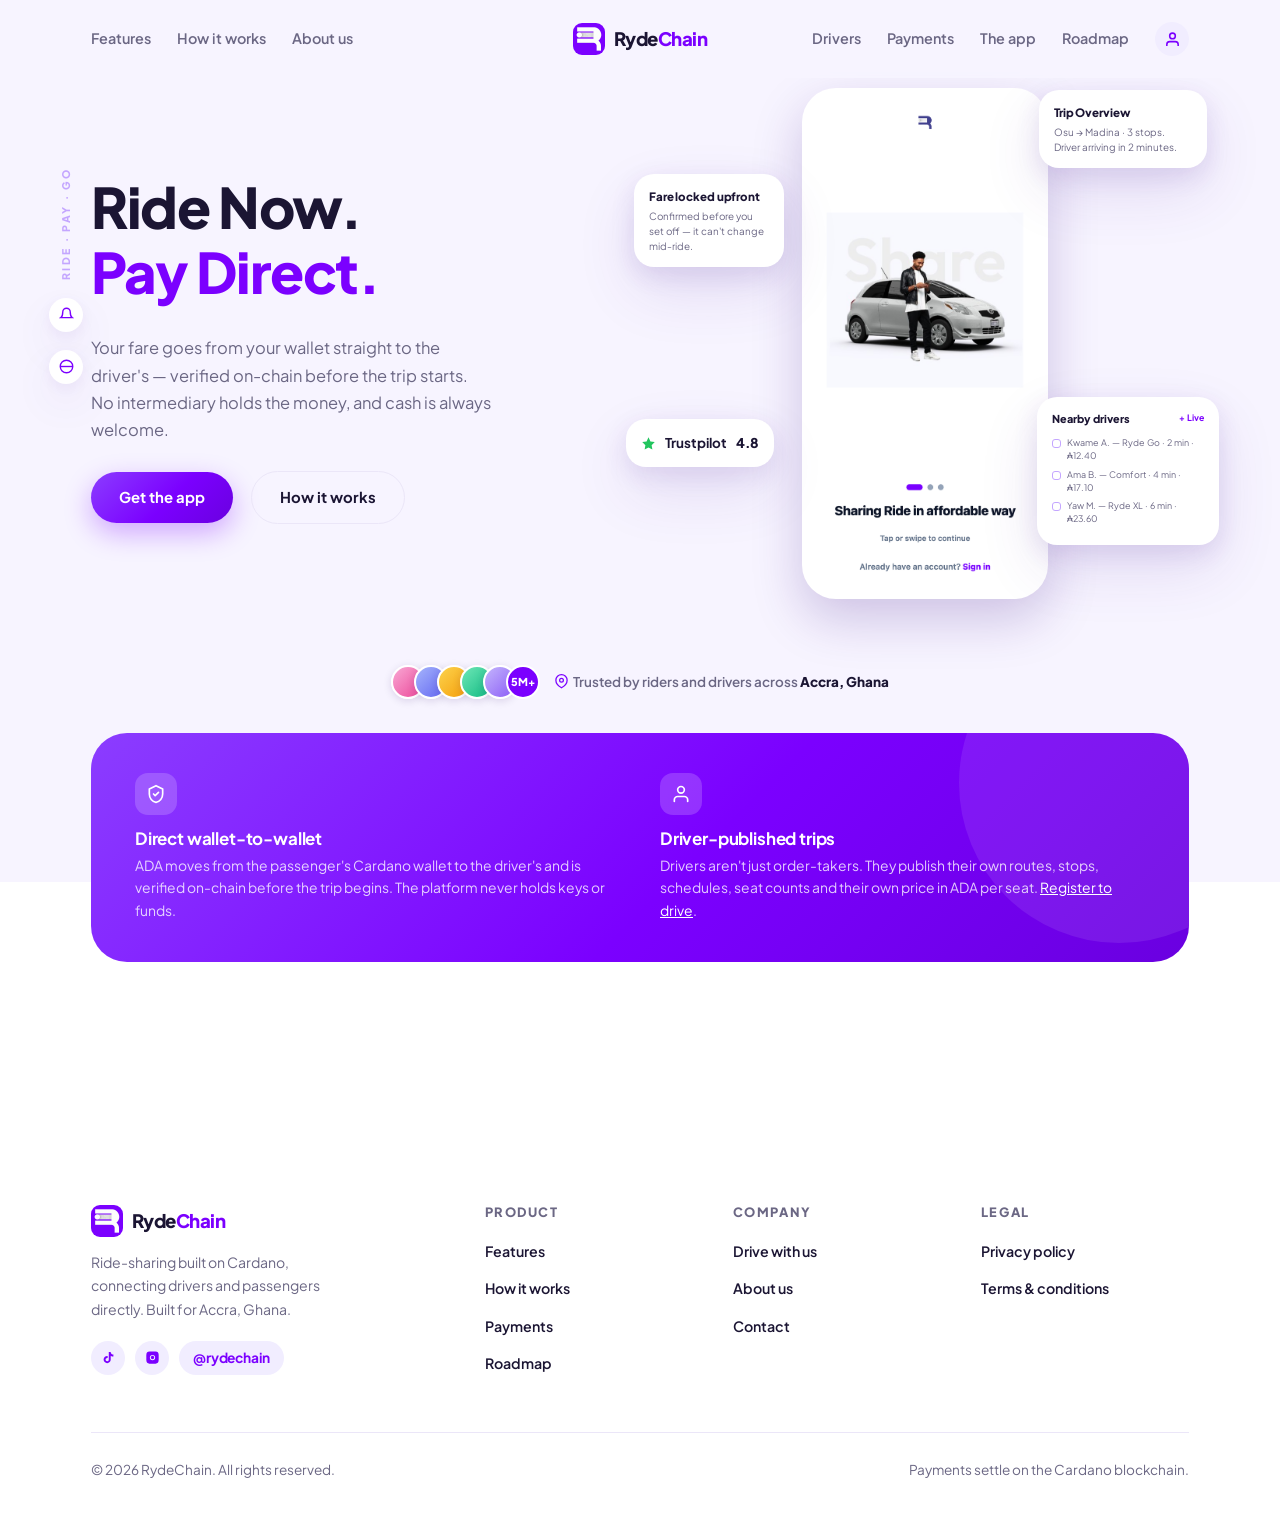
==== commit 0ec1f3e3: "Split marketing site into standalone pages for app.arcaccra.com. Add shared layout, clean URLs witho" ====
--- a/index.html
+++ b/index.html
@@ -6,66 +6,30 @@
 <title>RydeChain — Ride-sharing on Cardano, built for Accra</title>
 <meta name="description" content="RydeChain connects drivers and passengers directly. Pay in cash or in ADA straight from your own Cardano wallet to the driver's — verified on-chain, no intermediary holding your money." />
 <meta name="theme-color" content="#7b00ff" />
-<link rel="icon" href="assets/favicon.png" />
-
+<link rel="icon" href="/assets/favicon.png" />
 <meta property="og:title" content="RydeChain — Ride-sharing on Cardano" />
 <meta property="og:description" content="Direct wallet-to-wallet ADA payments, driver-published trips, and upfront fares. Built for Accra, Ghana." />
+<meta property="og:url" content="https://app.arcaccra.com/" />
 <meta property="og:type" content="website" />
-<meta property="og:image" content="assets/logo.png" />
-
+<meta property="og:image" content="https://app.arcaccra.com/assets/logo.png" />
+<link rel="canonical" href="https://app.arcaccra.com/" />
 <link rel="preconnect" href="https://fonts.googleapis.com" />
 <link rel="preconnect" href="https://fonts.gstatic.com" crossorigin />
 <link href="https://fonts.googleapis.com/css2?family=Plus+Jakarta+Sans:wght@400;500;600;700;800&display=swap" rel="stylesheet" />
-<link rel="stylesheet" href="styles.css" />
+<link rel="stylesheet" href="/styles.css" />
 </head>
-<body>
+<body data-page="home">
 
-<header>
-  <div class="wrap nav">
-    <nav class="nav-side">
-      <a href="#features">Features</a>
-      <a href="#how">How it works</a>
-      <a href="#about">About us</a>
-    </nav>
+<div id="site-header"></div>
 
-    <a href="#" class="brand">
-      <img src="assets/logo.png" alt="RydeChain logo" />
-      <span class="brand-text">Ryde<span class="brand-alt">Chain</span></span>
-    </a>
-
-    <nav class="nav-side right">
-      <a href="#drivers">Drivers</a>
-      <a href="#payments">Payments</a>
-      <a href="#blog">Blog</a>
-      <span class="avatar-btn" aria-hidden="true">
-        <svg viewBox="0 0 24 24"><path d="M20 21v-2a4 4 0 0 0-4-4H8a4 4 0 0 0-4 4v2"/><circle cx="12" cy="7" r="4"/></svg>
-      </span>
-    </nav>
-
-    <button class="menu-btn" id="menuBtn" aria-label="Toggle menu" aria-expanded="false">
-      <span></span><span></span><span></span>
-    </button>
-  </div>
-  <div class="nav-mobile" id="navMobile">
-    <a href="#features">Features</a>
-    <a href="#how">How it works</a>
-    <a href="#drivers">Drivers</a>
-    <a href="#payments">Payments</a>
-    <a href="#blog">Blog</a>
-    <a href="#download">Get the app</a>
-  </div>
-</header>
-
-<!-- ===== Hero ===== -->
+<main class="page-main">
 <section class="hero">
   <div class="wrap hero-inner">
-
     <div class="rail" aria-hidden="true">
       <span>Ride · Pay · Go</span>
       <i><svg viewBox="0 0 24 24"><path d="M18 8A6 6 0 0 0 6 8c0 7-3 9-3 9h18s-3-2-3-9"/></svg></i>
       <i><svg viewBox="0 0 24 24"><circle cx="12" cy="12" r="10"/><path d="M2 12h20"/></svg></i>
     </div>
-
     <div class="hero-grid">
       <div>
         <h1>Ride Now.<br /><span class="accent">Pay Direct.</span></h1>
@@ -75,43 +39,36 @@
           and cash is always welcome.
         </p>
         <div class="hero-actions">
-          <a href="#download" class="btn btn-primary">Get the app</a>
-          <a href="#how" class="btn btn-ghost">How it works</a>
+          <a href="/download" class="btn btn-primary">Get the app</a>
+          <a href="/how-it-works" class="btn btn-ghost">How it works</a>
         </div>
       </div>
-
       <div class="hero-visual">
         <div class="float f-left reveal">
           <h5>Fare locked upfront</h5>
           <p>Confirmed before you set off — it can't change mid-ride.</p>
         </div>
-
         <div class="rating-chip float f-trust">
           <svg class="star" viewBox="0 0 24 24" aria-hidden="true"><polygon points="12 2 15.1 8.6 22 9.7 17 14.6 18.2 21.5 12 18.2 5.8 21.5 7 14.6 2 9.7 8.9 8.6 12 2"/></svg>
           Trustpilot <b>4.8</b>
         </div>
-
         <div class="float f-overview">
           <h5>Trip Overview</h5>
           <p>Osu → Madina · 3 stops. Driver arriving in 2 minutes.</p>
         </div>
-
         <div class="float f-tasks">
           <div class="hd"><b>Nearby drivers</b><span>+ Live</span></div>
           <div class="li"><i></i> Kwame A. — Ryde Go · 2 min · ₳12.40</div>
           <div class="li"><i></i> Ama B. — Comfort · 4 min · ₳17.10</div>
           <div class="li"><i></i> Yaw M. — Ryde XL · 6 min · ₳23.60</div>
         </div>
-
         <div class="phone">
           <div class="phone-inner">
-            <img class="phone-shot" src="assets/screens/01-onboarding-share.png"
-                 alt="RydeChain app onboarding screen — Sharing Ride in affordable way" />
+            <img class="phone-shot" src="/assets/screens/01-onboarding-share.png" alt="RydeChain app onboarding screen" />
           </div>
         </div>
       </div>
     </div>
-
     <div class="hero-social">
       <div class="avatars">
         <i class="a1"></i><i class="a2"></i><i class="a3"></i><i class="a4"></i><i class="a5"></i>
@@ -122,7 +79,6 @@
         Trusted by riders and drivers across <b>Accra, Ghana</b>
       </p>
     </div>
-
     <div class="slab reveal">
       <div class="slab-item">
         <div class="ic">
@@ -136,346 +92,15 @@
           <svg viewBox="0 0 24 24"><path d="M20 21v-2a4 4 0 0 0-4-4H8a4 4 0 0 0-4 4v2"/><circle cx="12" cy="7" r="4"/></svg>
         </div>
         <h3>Driver-published trips</h3>
-        <p>Drivers aren't just order-takers. They publish their own routes, stops, schedules, seat counts and their own price in ADA per seat. <a href="driver-signup.html" style="color:#fff;text-decoration:underline;">Register to drive</a>.</p>
+        <p>Drivers aren't just order-takers. They publish their own routes, stops, schedules, seat counts and their own price in ADA per seat. <a href="/driver-signup" style="color:#fff;text-decoration:underline;">Register to drive</a>.</p>
       </div>
     </div>
   </div>
 </section>
+</main>
 
-<!-- ===== Stats ===== -->
-<section class="stats" id="about">
-  <div class="wrap stats-grid">
-    <div class="stats-visual reveal">
-      <div class="blob-card">
-        <div class="badge-float">
-          <svg viewBox="0 0 24 24"><path d="M13 2 3 14h9l-1 8 10-12h-9z"/></svg>
-        </div>
-        <div class="tasklist">
-          <div class="hd"><b>Trip history</b><span>+ Export</span></div>
-          <div class="li done"><i></i> Osu → Madina · ₳12.40 · verified on-chain</div>
-          <div class="li done"><i></i> Airport → East Legon · ₳21.80 · verified</div>
-          <div class="li"><i></i> Circle → Achimota · cash on arrival</div>
-        </div>
-        <div class="bars-float"><i></i><i></i><i></i><i></i><i></i><i></i></div>
-        <div class="avatars-float">
-          <div class="avatars"><i class="a2"></i><i class="a4"></i><i class="a1"></i><span class="more">+9</span></div>
-        </div>
-      </div>
-    </div>
-
-    <div>
-      <div class="stat-row reveal">
-        <div class="num">0%<small>platform float on fares</small></div>
-        <div>
-          <h3>The money never stops here</h3>
-          <p>Most platforms sit between you and your driver, holding funds on the way through. RydeChain removes the middle entirely.</p>
-        </div>
-      </div>
-      <div class="stat-row reveal">
-        <div class="num">3 tiers<small>Go · Comfort · XL</small></div>
-        <div>
-          <h3>Upfront fares, every time</h3>
-          <p>Compare tiers before you book. The fare is shown in ADA with its GHS equivalent and confirmed before departure — no surge surprises.</p>
-        </div>
-      </div>
-      <div class="stat-row reveal">
-        <div class="num">Minutes<small>to on-chain settlement</small></div>
-        <div>
-          <h3>Drivers paid without delay</h3>
-          <p>Cardano's low fees keep payment overhead to a fraction of card processing, and drivers receive the fare directly — no payout queue.</p>
-        </div>
-      </div>
-    </div>
-  </div>
-</section>
-
-<!-- ===== Features ===== -->
-<section id="features">
-  <div class="wrap feat-grid">
-    <div class="reveal">
-      <h2>Comprehensive <span class="accent">Feature Set</span><br />of a Ride You Control</h2>
-      <div class="feat-list">
-        <div class="feat-item">
-          <div class="ic"><svg viewBox="0 0 24 24"><rect x="2" y="5" width="20" height="14" rx="3"/><path d="M2 10h20"/></svg></div>
-          <div>
-            <h3>Pay in ADA or cash</h3>
-            <p>Choose your method trip by trip. Cash on arrival is fully supported — no wallet required to ride.</p>
-          </div>
-        </div>
-        <div class="feat-item">
-          <div class="ic"><svg viewBox="0 0 24 24"><path d="M12 2 4 6v6c0 5 3.4 9.3 8 10 4.6-.7 8-5 8-10V6z"/><polyline points="9 12 11 14 15 10"/></svg></div>
-          <div>
-            <h3>On-chain verification</h3>
-            <p>The platform confirms the exact amount reached the driver's address before the trip begins.</p>
-          </div>
-        </div>
-        <div class="feat-item">
-          <div class="ic"><svg viewBox="0 0 24 24"><polygon points="12 2 15.1 8.6 22 9.7 17 14.6 18.2 21.5 12 18.2 5.8 21.5 7 14.6 2 9.7 8.9 8.6 12 2"/></svg></div>
-          <div>
-            <h3>Reputation you can check</h3>
-            <p>Ratings on completed trips, with records anchored to verifiable on-chain payment transactions.</p>
-          </div>
-        </div>
-        <div class="feat-item">
-          <div class="ic"><svg viewBox="0 0 24 24"><circle cx="12" cy="12" r="10"/><path d="M2 12h20"/><path d="M12 2a15.3 15.3 0 0 1 4 10 15.3 15.3 0 0 1-4 10 15.3 15.3 0 0 1-4-10 15.3 15.3 0 0 1 4-10z"/></svg></div>
-          <div>
-            <h3>Built for Accra</h3>
-            <p>Fares in ADA with GHS equivalents, cash alongside crypto, and weather-aware pricing tuned to local conditions.</p>
-          </div>
-        </div>
-      </div>
-    </div>
-
-    <div class="feat-visual reveal">
-      <div class="fc fc-1">
-        <span class="ic"><svg viewBox="0 0 24 24"><path d="M5 13l4 4L19 7"/></svg></span>
-        <div>
-          <h5>Ride completed</h5>
-          <span class="meta">₳12.40 settled · 2 min ago</span>
-        </div>
-      </div>
-      <span class="fc-tag">Smart dispatch</span>
-      <div class="fc fc-2">
-        <h5>Trip Overview</h5>
-        <p>Drivers set routes, stops, schedules and seat counts — riders book the seats that fit their day.</p>
-      </div>
-      <div class="fc fc-3">
-        <small>Paid directly to drivers</small>
-        <b>₳ 64,520.00</b>
-      </div>
-    </div>
-  </div>
-</section>
-
-<!-- ===== How it works ===== -->
-<section id="how" class="blog">
-  <div class="wrap">
-    <div class="section-head reveal">
-      <span class="eyebrow">How it works</span>
-      <h2>Four steps, <span class="accent">no middleman</span></h2>
-      <p>From request to settlement, every stage is visible to both sides of the trip.</p>
-    </div>
-    <div class="blog-grid" style="grid-template-columns:repeat(4,1fr);">
-      <div class="post reveal"><div class="thumb">01</div><div class="body">
-        <h3>Request or browse</h3>
-        <p class="date">Request a ride on demand with an upfront estimate, or browse driver-published trips.</p>
-      </div></div>
-      <div class="post reveal"><div class="thumb">02</div><div class="body">
-        <h3>Get matched</h3>
-        <p class="date">Smart dispatch matches you to nearby drivers in waves, prioritising proximity.</p>
-      </div></div>
-      <div class="post reveal"><div class="thumb">03</div><div class="body">
-        <h3>Confirm the fare</h3>
-        <p class="date">See the exact fare in ADA and GHS, and confirm it before the trip starts.</p>
-      </div></div>
-      <div class="post reveal"><div class="thumb">04</div><div class="body">
-        <h3>Pay direct</h3>
-        <p class="date">Pay in ADA from your wallet, confirmed on-chain — or settle in cash on arrival.</p>
-      </div></div>
-    </div>
-  </div>
-</section>
-
-<!-- ===== App screens ===== -->
-<section id="screens">
-  <div class="wrap">
-    <div class="section-head reveal">
-      <span class="eyebrow">Inside the app</span>
-      <h2>Straight from <span class="accent">the app</span></h2>
-      <p>These are real screens from the RydeChain Android app — not mockups.</p>
-    </div>
-    <div class="screens-grid">
-      <div class="screen-item reveal">
-        <div class="phone"><div class="phone-inner">
-          <img class="phone-shot" src="assets/screens/01-onboarding-share.png" alt="Onboarding — Sharing Ride in affordable way" />
-        </div></div>
-        <h3>Share the ride</h3>
-        <p>Seats on a driver's route, priced per seat.</p>
-      </div>
-      <div class="screen-item reveal">
-        <div class="phone"><div class="phone-inner">
-          <img class="phone-shot" src="assets/screens/02-onboarding-price.png" alt="Onboarding — Its transparent and priceless" />
-        </div></div>
-        <h3>Transparent pricing</h3>
-        <p>Fares in ADA, settled on Cardano.</p>
-      </div>
-      <div class="screen-item reveal">
-        <div class="phone"><div class="phone-inner">
-          <img class="phone-shot" src="assets/screens/03-onboarding-choice.png" alt="Onboarding — you have a say in the ride" />
-        </div></div>
-        <h3>You have a say</h3>
-        <p>Pick the trip, tier and payment method.</p>
-      </div>
-      <div class="screen-item reveal">
-        <div class="phone"><div class="phone-inner">
-          <img class="phone-shot" src="assets/screens/04-auth.png" alt="Create account — register as Rider or Driver" />
-        </div></div>
-        <h3>Rider or driver</h3>
-        <p>One app, both sides of the trip.</p>
-      </div>
-    </div>
-  </div>
-</section>
-
-<!-- ===== CTA ===== -->
-<section class="cta-wrap" id="drivers">
-  <div class="wrap">
-    <div class="cta reveal">
-      <div class="cta-phone">
-        <div class="phone">
-          <div class="phone-inner">
-            <img class="phone-shot" src="assets/screens/04-auth.png"
-                 alt="RydeChain sign-up screen — register as a Rider or a Driver" />
-          </div>
-        </div>
-      </div>
-      <div class="cta-body">
-        <h2>Ready? Start driving with <span style="color:var(--yellow)">RydeChain</span></h2>
-        <p>
-          Set your own routes, stops, schedules and price per seat in ADA. Fares
-          land in your wallet directly — no platform float, no payout delay.
-        </p>
-        <a href="driver-signup.html" class="btn btn-white">Register as a driver</a>
-      </div>
-    </div>
-  </div>
-</section>
-
-<!-- ===== Testimonial ===== -->
-<section id="payments">
-  <div class="wrap tm-grid">
-    <div class="tm-visual reveal">
-      <div class="tm-photo">
-        <svg class="person" viewBox="0 0 24 24" aria-hidden="true">
-          <path d="M20 21v-2a4 4 0 0 0-4-4H8a4 4 0 0 0-4 4v2"/><circle cx="12" cy="7" r="4"/>
-        </svg>
-      </div>
-      <div class="rating-chip tm-chip">
-        <svg class="star" viewBox="0 0 24 24" aria-hidden="true"><polygon points="12 2 15.1 8.6 22 9.7 17 14.6 18.2 21.5 12 18.2 5.8 21.5 7 14.6 2 9.7 8.9 8.6 12 2"/></svg>
-        Trustpilot <b>4.8</b>
-      </div>
-      <div class="tm-star">
-        <svg viewBox="0 0 24 24" aria-hidden="true"><polygon points="12 2 15.1 8.6 22 9.7 17 14.6 18.2 21.5 12 18.2 5.8 21.5 7 14.6 2 9.7 8.9 8.6 12 2"/></svg>
-      </div>
-      <div class="tm-list"><i></i><i></i><i></i></div>
-    </div>
-    <div class="tm-body reveal">
-      <div class="quote-mark">&rdquo;</div>
-      <blockquote>
-        I pay straight from my own wallet and see it confirmed on-chain before we
-        move. No account top-ups, no waiting for the platform to release anything —
-        and when I'd rather pay cash, that just works too.
-      </blockquote>
-      <div class="tm-author">
-        <b>Alen Walker</b>
-        <small>Daily commuter, Accra</small>
-      </div>
-      <div class="tm-foot">
-        <svg class="star" viewBox="0 0 24 24" aria-hidden="true"><polygon points="12 2 15.1 8.6 22 9.7 17 14.6 18.2 21.5 12 18.2 5.8 21.5 7 14.6 2 9.7 8.9 8.6 12 2"/></svg>
-        Trustpilot
-      </div>
-    </div>
-  </div>
-</section>
-
-<!-- ===== Blog ===== -->
-<section class="blog" id="blog">
-  <div class="wrap">
-    <div class="section-head reveal">
-      <span class="eyebrow">Roadmap</span>
-      <h2>Where RydeChain is <span class="accent">heading</span></h2>
-      <p>Direct transfer works today. Next comes trustless settlement and portable, verifiable trust.</p>
-    </div>
-    <div class="blog-grid">
-      <div class="post reveal">
-        <div class="thumb">Smart-contract escrow</div>
-        <div class="body">
-          <div class="meta">Next <span>· Cardano</span></div>
-          <h3>Funds locked at booking, released on completion</h3>
-          <p class="date">Replaces direct transfer with fully trustless settlement.</p>
-        </div>
-      </div>
-      <div class="post reveal">
-        <div class="thumb">On-chain reputation</div>
-        <div class="body">
-          <div class="meta">Planned <span>· Trust</span></div>
-          <h3>Immutable trust scores anchored to Cardano</h3>
-          <p class="date">A driver's track record becomes portable and independently verifiable.</p>
-        </div>
-      </div>
-      <div class="post reveal">
-        <div class="thumb">DID + Mobile money</div>
-        <div class="body">
-          <div class="meta">Planned <span>· Access</span></div>
-          <h3>Privacy-preserving identity, plus MoMo</h3>
-          <p class="date">Identity checks without centralised document storage, and MoMo as a settlement rail.</p>
-        </div>
-      </div>
-    </div>
-  </div>
-</section>
-
-<!-- ===== Footer ===== -->
-<footer id="download">
-  <div class="wrap">
-    <div class="news reveal">
-      <div>
-        <h3>Get RydeChain on your phone</h3>
-        <p>Join riders and drivers in Accra moving on a platform that never touches their money.</p>
-      </div>
-      <div class="news-form">
-        <a class="btn btn-white" href="driver-signup.html">Register as a driver</a>
-        <a class="btn btn-outline-light" href="#screens">See the app</a>
-      </div>
-    </div>
-
-    <div class="foot-grid">
-      <div class="foot-brand">
-        <a href="#" class="brand"><img src="assets/logo.png" alt="" /> <span>Ryde<span class="brand-alt">Chain</span></span></a>
-        <p>Ride-sharing built on Cardano, connecting drivers and passengers directly. Built for Accra, Ghana.</p>
-        <div class="socials">
-          <a href="https://www.tiktok.com/@rydechain" target="_blank" rel="noopener noreferrer" aria-label="RydeChain on TikTok">
-            <svg viewBox="0 0 24 24"><path d="M16.6 5.82A4.28 4.28 0 0 1 15.54 3h-3.09v12.4a2.59 2.59 0 0 1-2.59 2.5 2.6 2.6 0 0 1-2.6-2.6c0-1.72 1.66-3.01 3.37-2.48V9.66c-3.45-.46-6.47 2.22-6.47 5.64 0 3.33 2.76 5.7 5.69 5.7 3.14 0 5.69-2.55 5.69-5.7V9.01a7.35 7.35 0 0 0 4.3 1.38V7.3s-1.88.09-3.24-1.48z"/></svg>
-          </a>
-          <a href="https://www.instagram.com/rydechain" target="_blank" rel="noopener noreferrer" aria-label="RydeChain on Instagram">
-            <svg viewBox="0 0 24 24"><path d="M12 2.2c3.2 0 3.6 0 4.9.1 3.3.1 4.8 1.7 4.9 4.9.1 1.3.1 1.6.1 4.8s0 3.6-.1 4.9c-.1 3.2-1.7 4.8-4.9 4.9-1.3.1-1.6.1-4.9.1s-3.6 0-4.9-.1c-3.2-.1-4.8-1.7-4.9-4.9-.1-1.3-.1-1.6-.1-4.9s0-3.6.1-4.9C2.3 4 3.9 2.4 7.1 2.3 8.4 2.2 8.8 2.2 12 2.2zm0 5.6a4.2 4.2 0 1 0 0 8.4 4.2 4.2 0 0 0 0-8.4zm0 6.9a2.7 2.7 0 1 1 0-5.4 2.7 2.7 0 0 1 0 5.4zm5.4-7.1a1 1 0 1 1-2 0 1 1 0 0 1 2 0z"/></svg>
-          </a>
-          <a class="social-handle" href="https://www.instagram.com/rydechain" target="_blank" rel="noopener noreferrer">@rydechain</a>
-        </div>
-      </div>
-      <div>
-        <h4>Product</h4>
-        <ul class="foot-links">
-          <li><a href="#features">Features</a></li>
-          <li><a href="#how">How it works</a></li>
-          <li><a href="#payments">Payments</a></li>
-          <li><a href="#blog">Roadmap</a></li>
-        </ul>
-      </div>
-      <div>
-        <h4>Company</h4>
-        <ul class="foot-links">
-          <li><a href="driver-signup.html">Drive with us</a></li>
-          <li><a href="#about">About us</a></li>
-          <li><a href="#">Contact</a></li>
-        </ul>
-      </div>
-      <div>
-        <h4>Legal</h4>
-        <ul class="foot-links">
-          <li><a href="#">Privacy policy</a></li>
-          <li><a href="#">Terms &amp; conditions</a></li>
-        </ul>
-      </div>
-    </div>
-
-    <div class="foot-bottom">
-      <span>© 2026 RydeChain. All rights reserved.</span>
-      <span>Payments settle on the Cardano blockchain.</span>
-    </div>
-  </div>
-</footer>
-
-<script src="script.js"></script>
+<div id="site-footer"></div>
+<script src="/site-layout.js"></script>
+<script src="/script.js"></script>
 </body>
 </html>
--- a/styles.css
+++ b/styles.css
@@ -86,6 +86,7 @@
 .nav-side.right { justify-content: flex-end; }
 .nav-side a { font-size: .9rem; font-weight: 600; color: var(--muted); transition: color .15s; }
 .nav-side a:hover { color: var(--purple); }
+.nav-side a.active, .nav-mobile a.active { color: var(--purple); }
 .brand { display: flex; align-items: center; gap: 9px; font-weight: 800; font-size: 1.16rem; letter-spacing: -0.03em; }
 .brand img { width: 32px; height: 32px; border-radius: 9px; }
 .brand .brand-alt { color: var(--purple); }
@@ -105,6 +106,8 @@
 .section-head { max-width: 620px; margin: 0 auto 56px; text-align: center; }
 .section-head p { color: var(--muted); margin: 0; font-size: 1.02rem; }
 section { padding: 90px 0; position: relative; }
+.page-main section:first-child { padding-top: 0; }
+.page-main .page-hero + section { padding-top: 0; }
 
 .avatars { display: flex; align-items: center; }
 .avatars i {
@@ -354,6 +357,7 @@
 /* ---------- Blog ---------- */
 .blog { background: var(--panel); }
 .blog-grid { display: grid; grid-template-columns: repeat(3, 1fr); gap: 26px; }
+.blog-grid.four { grid-template-columns: repeat(4, 1fr); }
 .post { background: var(--bg); border-radius: var(--r-lg); overflow: hidden; transition: transform .2s ease, box-shadow .2s ease; }
 .post:hover { transform: translateY(-5px); box-shadow: var(--sh-float); }
 .post .thumb { height: 148px; background: var(--grad-soft); display: grid; place-items: center; color: #fff; font-weight: 800; font-size: .95rem; letter-spacing: -.01em; }
@@ -526,6 +530,7 @@
   .cta-body p { margin-left: auto; margin-right: auto; }
   .cta-body .btn { margin: 0 auto; }
   .blog-grid { grid-template-columns: 1fr 1fr; }
+  .blog-grid.four { grid-template-columns: 1fr 1fr; }
   .screens-grid { grid-template-columns: 1fr 1fr; gap: 26px; }
   .foot-grid { grid-template-columns: 1fr 1fr; }
   .news { padding: 36px 30px; text-align: center; }
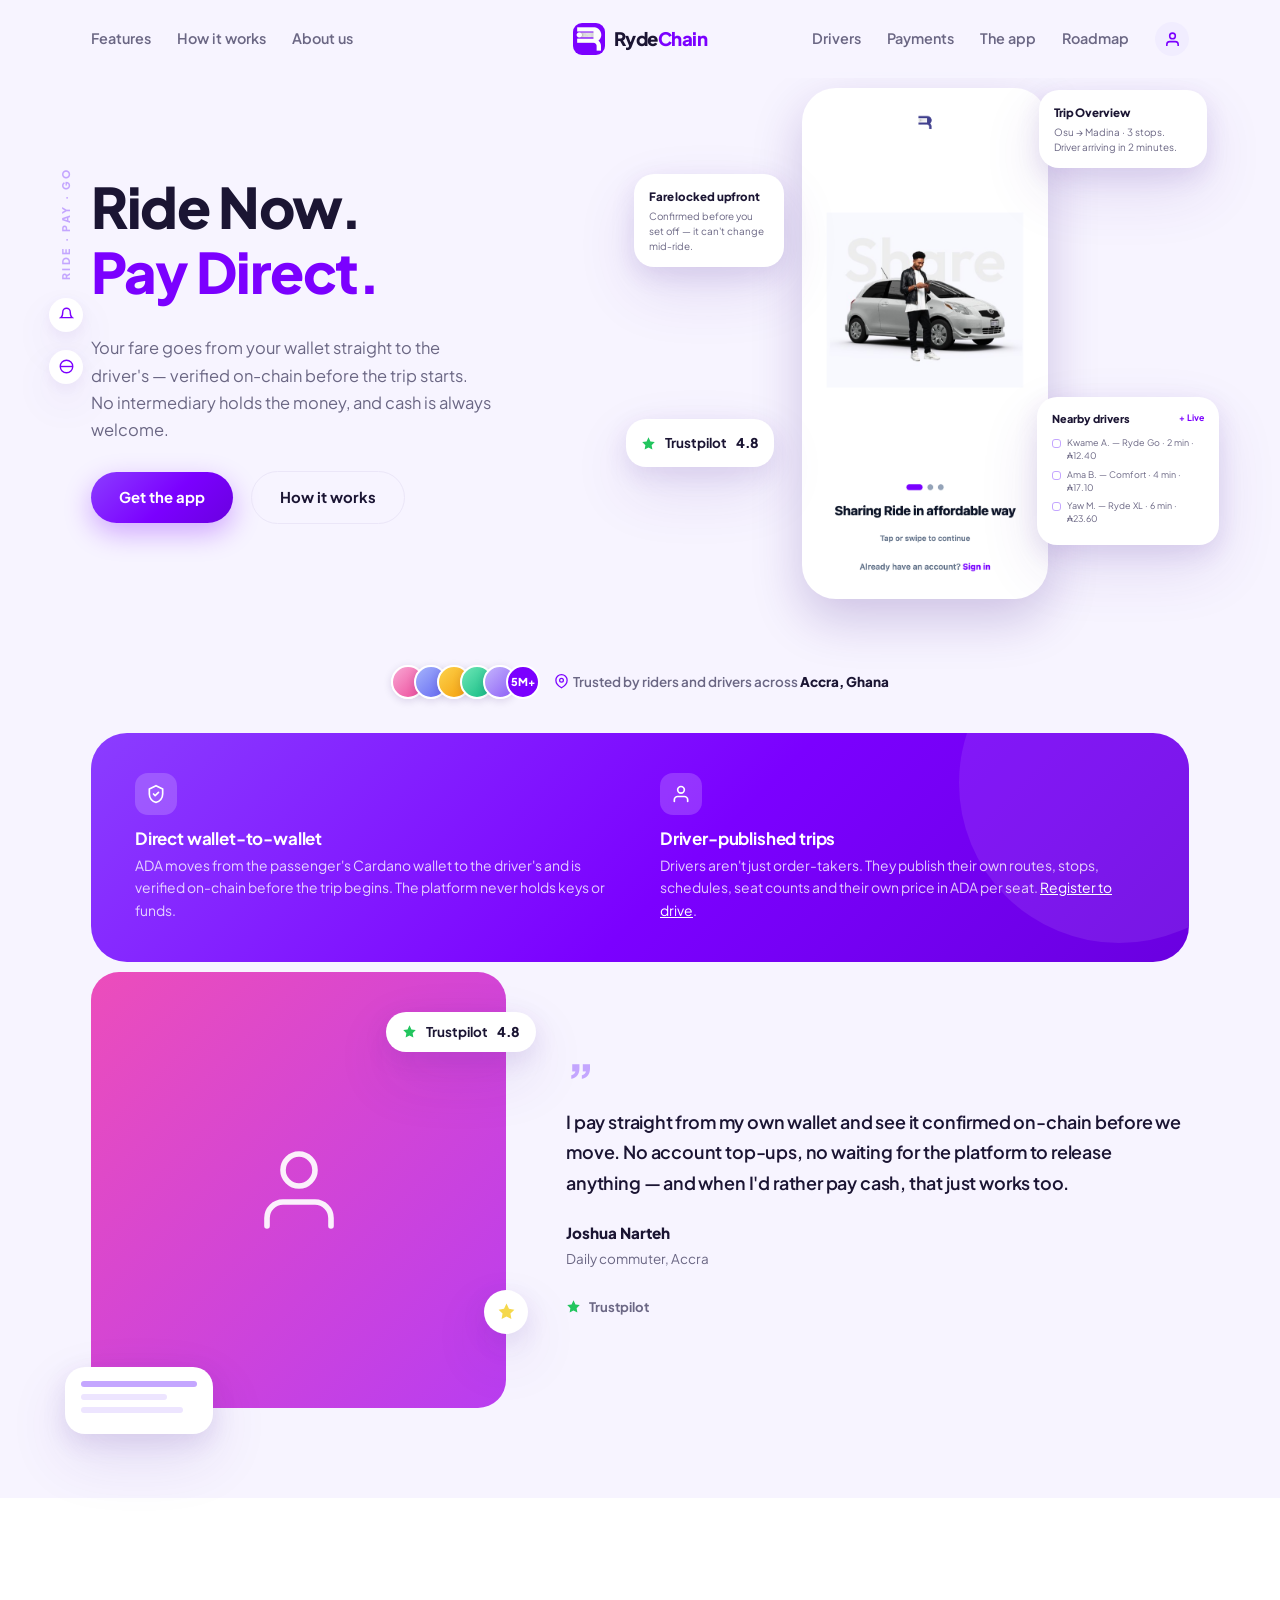
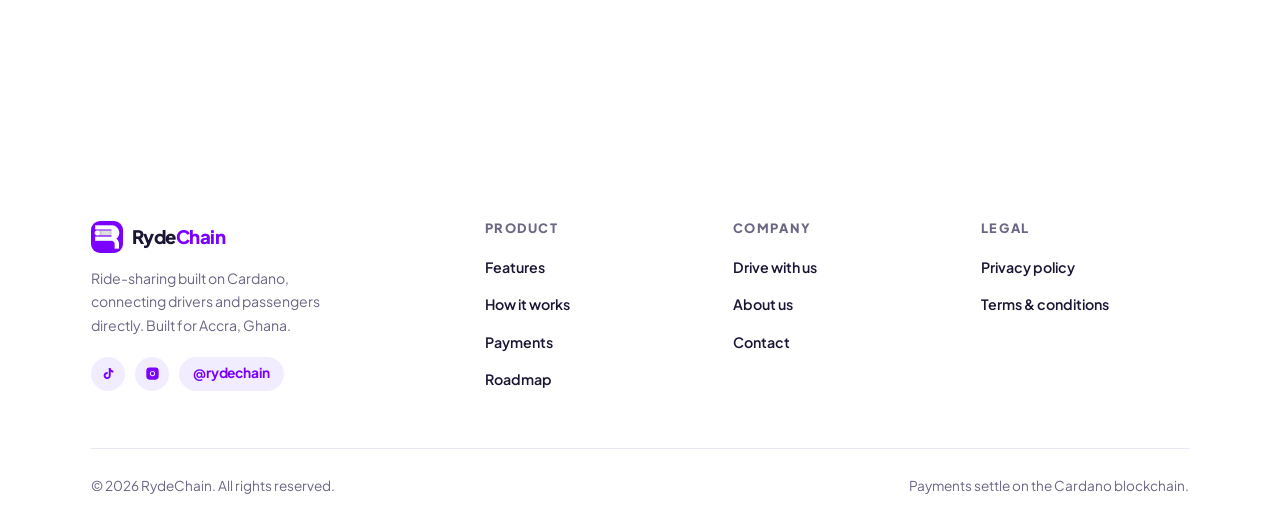
==== commit da562edb: "Restore Joshua Narteh testimonial on the marketing home page. Bring back the Trustpilot 4.8 wallet-p" ====
--- a/index.html
+++ b/index.html
@@ -97,6 +97,42 @@
     </div>
   </div>
 </section>
+
+<section>
+  <div class="wrap tm-grid">
+    <div class="tm-visual reveal">
+      <div class="tm-photo">
+        <svg class="person" viewBox="0 0 24 24" aria-hidden="true">
+          <path d="M20 21v-2a4 4 0 0 0-4-4H8a4 4 0 0 0-4 4v2"/><circle cx="12" cy="7" r="4"/>
+        </svg>
+      </div>
+      <div class="rating-chip tm-chip">
+        <svg class="star" viewBox="0 0 24 24" aria-hidden="true"><polygon points="12 2 15.1 8.6 22 9.7 17 14.6 18.2 21.5 12 18.2 5.8 21.5 7 14.6 2 9.7 8.9 8.6 12 2"/></svg>
+        Trustpilot <b>4.8</b>
+      </div>
+      <div class="tm-star">
+        <svg viewBox="0 0 24 24" aria-hidden="true"><polygon points="12 2 15.1 8.6 22 9.7 17 14.6 18.2 21.5 12 18.2 5.8 21.5 7 14.6 2 9.7 8.9 8.6 12 2"/></svg>
+      </div>
+      <div class="tm-list"><i></i><i></i><i></i></div>
+    </div>
+    <div class="tm-body reveal">
+      <div class="quote-mark">&rdquo;</div>
+      <blockquote>
+        I pay straight from my own wallet and see it confirmed on-chain before we
+        move. No account top-ups, no waiting for the platform to release anything —
+        and when I'd rather pay cash, that just works too.
+      </blockquote>
+      <div class="tm-author">
+        <b>Joshua Narteh</b>
+        <small>Daily commuter, Accra</small>
+      </div>
+      <div class="tm-foot">
+        <svg class="star" viewBox="0 0 24 24" aria-hidden="true"><polygon points="12 2 15.1 8.6 22 9.7 17 14.6 18.2 21.5 12 18.2 5.8 21.5 7 14.6 2 9.7 8.9 8.6 12 2"/></svg>
+        Trustpilot
+      </div>
+    </div>
+  </div>
+</section>
 </main>
 
 <div id="site-footer"></div>
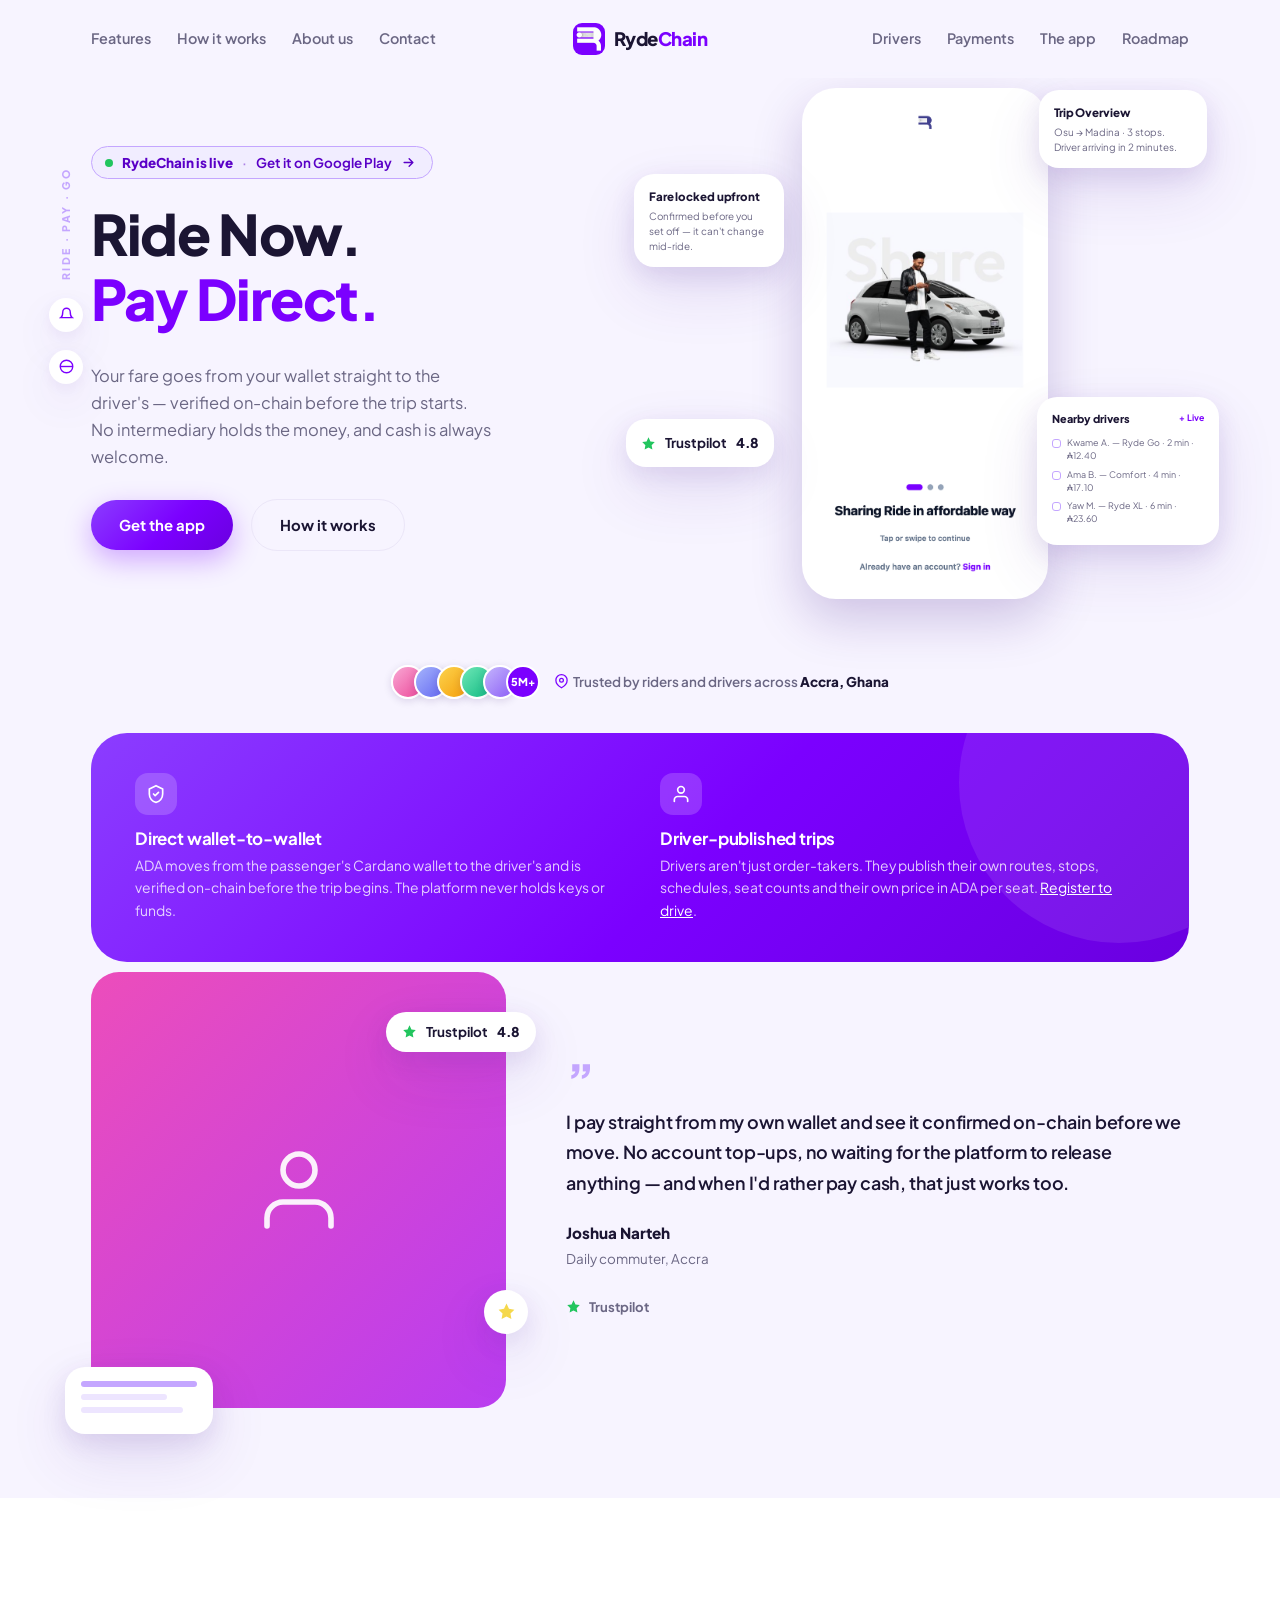
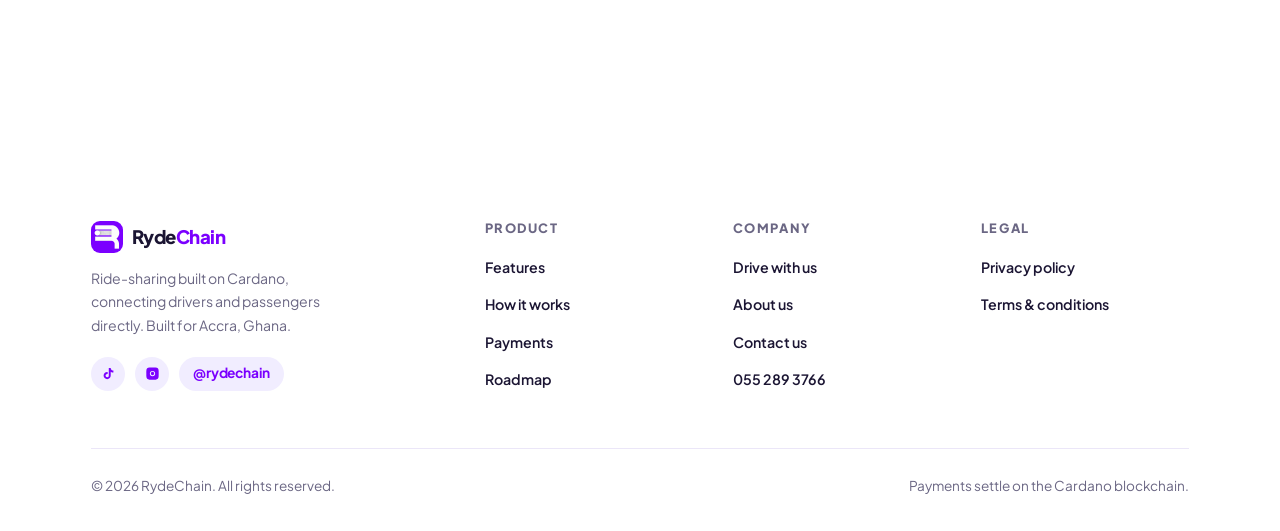
==== commit f5cb000d: "Add a contact page, and say the app is live The site had no way to reach anyone: a mailto buried in " ====
--- a/index.html
+++ b/index.html
@@ -32,6 +32,13 @@
     </div>
     <div class="hero-grid">
       <div>
+        <a class="live-pill" href="https://play.google.com/store/apps/details?id=com.rydechain.app" target="_blank" rel="noopener noreferrer">
+          <span class="live-dot" aria-hidden="true"></span>
+          <strong>RydeChain is live</strong>
+          <span class="live-sep" aria-hidden="true">·</span>
+          Get it on Google Play
+          <svg class="live-arrow" viewBox="0 0 24 24" fill="none" stroke="currentColor" stroke-width="2.2" stroke-linecap="round" stroke-linejoin="round" aria-hidden="true"><path d="M5 12h13M13 6l6 6-6 6"/></svg>
+        </a>
         <h1>Ride Now.<br /><span class="accent">Pay Direct.</span></h1>
         <p class="lead">
           Your fare goes from your wallet straight to the driver's — verified
--- a/styles.css
+++ b/styles.css
@@ -90,12 +90,6 @@
 .brand { display: flex; align-items: center; gap: 9px; font-weight: 800; font-size: 1.16rem; letter-spacing: -0.03em; }
 .brand img { width: 32px; height: 32px; border-radius: 9px; }
 .brand .brand-alt { color: var(--purple); }
-.avatar-btn {
-  width: 34px; height: 34px; border-radius: 50%;
-  background: var(--purple-soft); color: var(--purple);
-  display: grid; place-items: center; flex-shrink: 0;
-}
-.avatar-btn svg { width: 17px; height: 17px; stroke: currentColor; fill: none; stroke-width: 2.2; }
 .nav-mobile { display: none; }
 .menu-btn { display: none; background: none; border: 0; cursor: pointer; padding: 8px; }
 .menu-btn span { display: block; width: 21px; height: 2px; background: var(--ink); border-radius: 2px; }
@@ -437,16 +431,66 @@
 
 .field { margin-bottom: 18px; }
 .field label { display: block; font-size: .84rem; font-weight: 700; margin-bottom: 7px; }
-.field input, .field select {
+.field input, .field select, .field textarea {
   width: 100%; padding: 13px 16px; border-radius: var(--r-sm);
   border: 1.5px solid var(--line); background: var(--bg);
   font-family: inherit; font-size: .94rem; color: var(--ink);
   transition: border-color .15s, background .15s;
 }
-.field input:focus, .field select:focus { outline: none; border-color: var(--purple); background: #fff; }
+.field input:focus, .field select:focus, .field textarea:focus { outline: none; border-color: var(--purple); background: #fff; }
+/* Vertical only: a textarea that can be dragged wider escapes the form card. */
+.field textarea { resize: vertical; min-height: 130px; line-height: 1.55; }
 .field input[aria-invalid="true"] { border-color: var(--danger, #ef4444); }
 .field .hint { font-size: .77rem; color: var(--muted); margin-top: 6px; }
 .field-row { display: grid; grid-template-columns: 1fr 1fr; gap: 16px; }
+
+/* "RydeChain is live" — launch announcement above the hero headline. */
+.live-pill {
+  display: inline-flex; align-items: center; gap: 9px;
+  padding: 8px 16px 8px 13px; margin-bottom: 22px;
+  border-radius: 999px; border: 1.5px solid var(--purple-300);
+  background: var(--purple-soft); color: var(--purple-dark);
+  font-size: .84rem; font-weight: 650; text-decoration: none; line-height: 1;
+  transition: border-color .15s, transform .15s;
+}
+.live-pill:hover { border-color: var(--purple); transform: translateY(-1px); }
+.live-pill strong { font-weight: 800; }
+.live-sep { opacity: .45; }
+.live-arrow { width: 15px; height: 15px; transition: transform .15s; }
+.live-pill:hover .live-arrow { transform: translateX(3px); }
+.live-dot {
+  width: 8px; height: 8px; border-radius: 50%; background: var(--success, #16a34a);
+  box-shadow: 0 0 0 0 rgba(22, 163, 74, .55); animation: live-ping 2s ease-out infinite;
+}
+@keyframes live-ping {
+  0%   { box-shadow: 0 0 0 0 rgba(22, 163, 74, .55); }
+  70%  { box-shadow: 0 0 0 7px rgba(22, 163, 74, 0); }
+  100% { box-shadow: 0 0 0 0 rgba(22, 163, 74, 0); }
+}
+
+/* Contact channels — the ways to reach us, above the message form. */
+/* auto-fit rather than a fixed count: channels get added and removed, and the
+   row should reflow instead of needing this number kept in sync with the page. */
+.contact-grid {
+  display: grid; grid-template-columns: repeat(auto-fit, minmax(215px, 1fr)); gap: 20px;
+  max-width: 1060px; margin: 0 auto 44px;
+}
+.contact-card {
+  display: block; background: var(--panel); border-radius: var(--r);
+  border: 1.5px solid var(--line); padding: 26px 24px; text-decoration: none;
+  color: inherit; transition: border-color .15s, transform .15s, box-shadow .15s;
+}
+.contact-card:hover {
+  border-color: var(--purple); transform: translateY(-3px); box-shadow: var(--sh-card);
+}
+.contact-ico {
+  width: 44px; height: 44px; border-radius: 12px; background: var(--purple-soft);
+  color: var(--purple); display: grid; place-items: center; margin-bottom: 16px;
+}
+.contact-ico svg { width: 21px; height: 21px; }
+.contact-card h3 { font-size: 1.02rem; margin-bottom: 4px; }
+.contact-card > p { font-weight: 700; color: var(--purple); font-size: .93rem; margin-bottom: 8px; word-break: break-word; }
+.contact-meta { display: block; font-size: .8rem; color: var(--muted); line-height: 1.5; }
 
 .docs-grid { display: grid; grid-template-columns: 1fr 1fr; gap: 16px; margin-bottom: 24px; }
 .doc {
@@ -520,6 +564,8 @@
   .nav-mobile a { padding: 10px 0; font-weight: 650; font-size: .98rem; color: var(--ink); }
 
   .hero-grid, .stats-grid, .feat-grid, .tm-grid, .slab, .news { grid-template-columns: 1fr; }
+  /* Three across is already tight at 940 and unreadable below it. */
+  .contact-grid { grid-template-columns: 1fr; gap: 14px; }
   .hero-grid { gap: 20px; }
   .stats-grid, .feat-grid, .tm-grid { gap: 46px; }
   .slab { padding: 34px 30px; gap: 28px; margin-bottom: -70px; }
@@ -560,4 +606,44 @@
 @media (prefers-reduced-motion: reduce) {
   .reveal { opacity: 1; transform: none; transition: none; }
   html { scroll-behavior: auto; }
-}
+  /* The dot still reads as "live" without pulsing at anyone. */
+  .live-dot { animation: none; }
+}
+
+/* ---- Launch event gallery (about) ---- */
+.launch { background: var(--panel); }
+.launch-head { max-width: 620px; margin: 0 auto 56px; text-align: center; }
+.launch-head p { color: var(--muted); margin: 0; font-size: 1.02rem; }
+
+.launch-grid {
+  display: grid;
+  grid-template-columns: repeat(auto-fill, minmax(210px, 1fr));
+  gap: 18px;
+}
+.launch-shot { margin: 0; }
+.launch-shot img {
+  display: block;
+  width: 100%;
+  height: auto;
+  /* The shoot is portrait; a fixed ratio keeps the grid even while each
+     photo still crops from its own centre. */
+  aspect-ratio: 3 / 4;
+  object-fit: cover;
+  border-radius: var(--r);
+  box-shadow: var(--sh-card);
+  transition: transform .35s ease, box-shadow .35s ease;
+}
+.launch-shot:hover img {
+  transform: translateY(-4px);
+  box-shadow: var(--sh-float);
+}
+
+@media (max-width: 620px) {
+  .launch-grid { grid-template-columns: 1fr 1fr; gap: 12px; }
+  .launch-head { margin-bottom: 36px; }
+}
+
+@media (prefers-reduced-motion: reduce) {
+  .launch-shot img { transition: none; }
+  .launch-shot:hover img { transform: none; }
+}
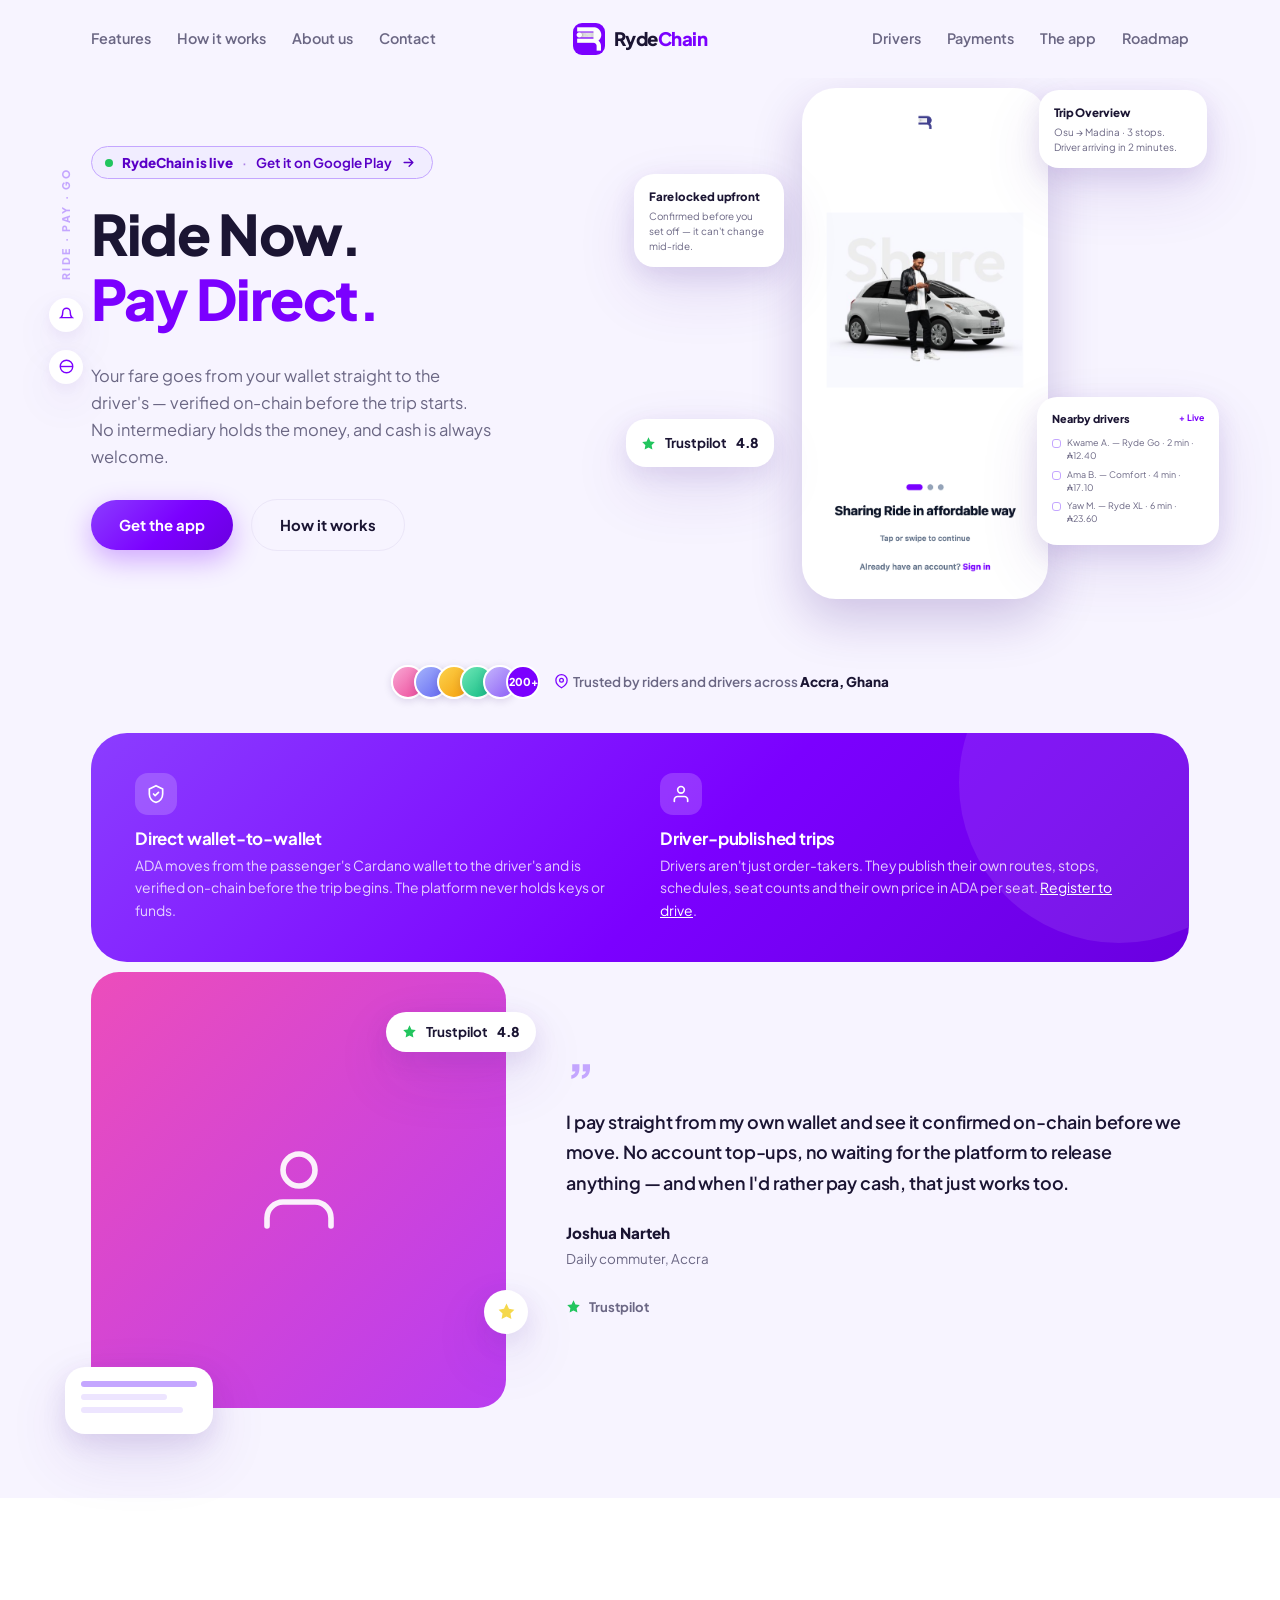
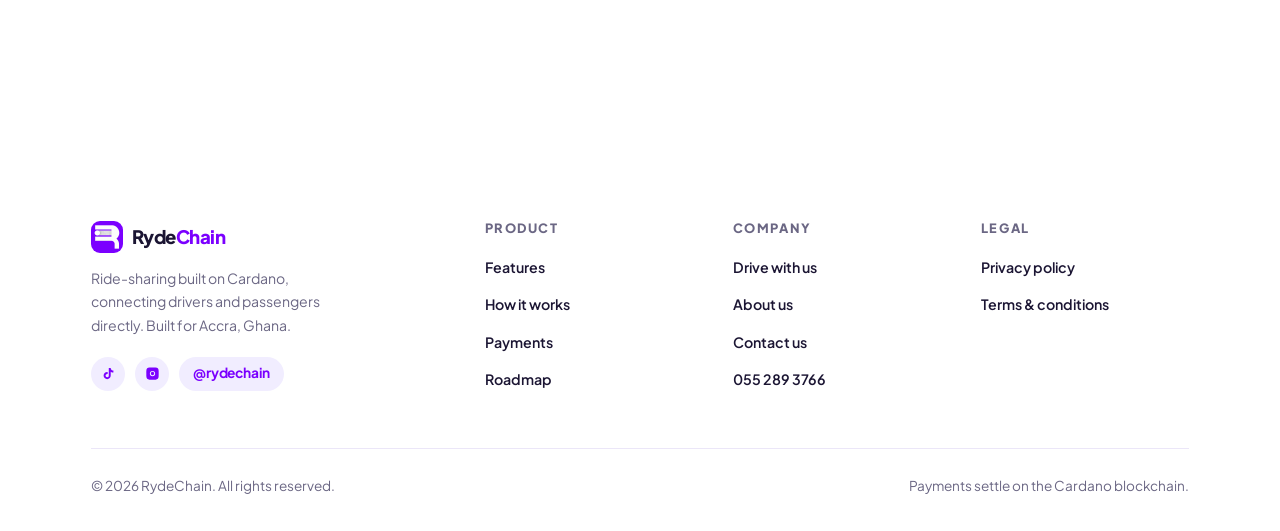
==== commit b9c0f592: "Say 200+ on the hero, not 5M+ The avatar cluster carried a figure from before there were any users t" ====
--- a/index.html
+++ b/index.html
@@ -79,7 +79,7 @@
     <div class="hero-social">
       <div class="avatars">
         <i class="a1"></i><i class="a2"></i><i class="a3"></i><i class="a4"></i><i class="a5"></i>
-        <span class="more">5M+</span>
+        <span class="more">200+</span>
       </div>
       <p>
         <svg class="inline-ic" viewBox="0 0 24 24" aria-hidden="true"><path d="M21 10c0 7-9 12-9 12s-9-5-9-12a9 9 0 0 1 18 0z"/><circle cx="12" cy="10" r="3"/></svg>
--- a/styles.css
+++ b/styles.css
@@ -468,6 +468,51 @@
   100% { box-shadow: 0 0 0 0 rgba(22, 163, 74, 0); }
 }
 
+/* ---------- Download page ---------- */
+.dl-grid { display: grid; grid-template-columns: 1.05fr .95fr; gap: 64px; align-items: center; }
+.dl-copy h2 { font-size: clamp(1.75rem, 3.4vw, 2.5rem); line-height: 1.15; margin-bottom: 16px; }
+.dl-lead { color: var(--muted); font-size: 1.02rem; line-height: 1.65; margin-bottom: 32px; max-width: 30em; }
+
+.dl-live {
+  display: inline-flex; align-items: center; gap: 9px; margin-bottom: 18px;
+  padding: 7px 15px 7px 12px; border-radius: 999px;
+  background: var(--success-soft); color: #15803d;
+  font-size: .8rem; font-weight: 700; letter-spacing: .01em;
+}
+
+.dl-store { display: flex; align-items: center; gap: 14px; flex-wrap: wrap; margin-bottom: 22px; }
+
+/* Google issues the badge with its own clear space baked into the artwork, so
+   it is sized by height and never padded, cropped or recoloured. 54px keeps it
+   above their 40px minimum with room to spare. */
+.dl-badge { display: inline-flex; align-items: center; height: 54px; }
+.dl-badge img { height: 100%; width: auto; display: block; }
+.dl-badge[href] { transition: transform .15s, opacity .15s; }
+.dl-badge[href]:hover { transform: translateY(-2px); opacity: .92; }
+
+/* Deliberately not an Apple badge: theirs may not be shown for an app you
+   cannot download yet. This is our own "coming soon" marker, built to sit
+   beside Google's without imitating Apple's artwork. */
+.dl-badge-soon {
+  gap: 10px; padding: 0 18px; border-radius: 10px;
+  border: 1.5px solid var(--line); background: var(--panel);
+  color: var(--muted); cursor: default;
+}
+.dl-badge-soon svg { width: 22px; height: 22px; flex-shrink: 0; opacity: .55; }
+.dl-badge-soon small { display: block; font-size: .62rem; text-transform: uppercase; letter-spacing: .07em; font-weight: 700; opacity: .8; }
+.dl-badge-soon strong { display: block; font-size: .95rem; font-weight: 700; color: var(--ink); opacity: .75; margin-top: 1px; }
+
+.dl-note { font-size: .86rem; color: var(--muted); line-height: 1.6; margin-bottom: 26px; max-width: 34em; }
+.dl-note a { color: var(--purple); font-weight: 650; }
+
+.dl-links { display: flex; align-items: center; gap: 12px; flex-wrap: wrap; font-size: .9rem; font-weight: 650; }
+.dl-links a { color: var(--ink); text-decoration: none; border-bottom: 1.5px solid var(--purple-300); padding-bottom: 2px; transition: border-color .15s, color .15s; }
+.dl-links a:hover { color: var(--purple); border-color: var(--purple); }
+.dl-links span { color: var(--muted); opacity: .5; }
+
+.dl-visual { display: flex; justify-content: center; }
+.dl-visual .phone { max-width: 268px; width: 100%; }
+
 /* Contact channels — the ways to reach us, above the message form. */
 /* auto-fit rather than a fixed count: channels get added and removed, and the
    row should reflow instead of needing this number kept in sync with the page. */
@@ -566,6 +611,12 @@
   .hero-grid, .stats-grid, .feat-grid, .tm-grid, .slab, .news { grid-template-columns: 1fr; }
   /* Three across is already tight at 940 and unreadable below it. */
   .contact-grid { grid-template-columns: 1fr; gap: 14px; }
+  /* Phone above the copy: the badge is the point of this page and should not
+     be pushed below a tall mockup on a narrow screen. */
+  .dl-grid { grid-template-columns: 1fr; gap: 40px; }
+  .dl-visual { order: -1; }
+  .dl-visual .phone { max-width: 230px; }
+  .dl-lead, .dl-note { max-width: none; }
   .hero-grid { gap: 20px; }
   .stats-grid, .feat-grid, .tm-grid { gap: 46px; }
   .slab { padding: 34px 30px; gap: 28px; margin-bottom: -70px; }
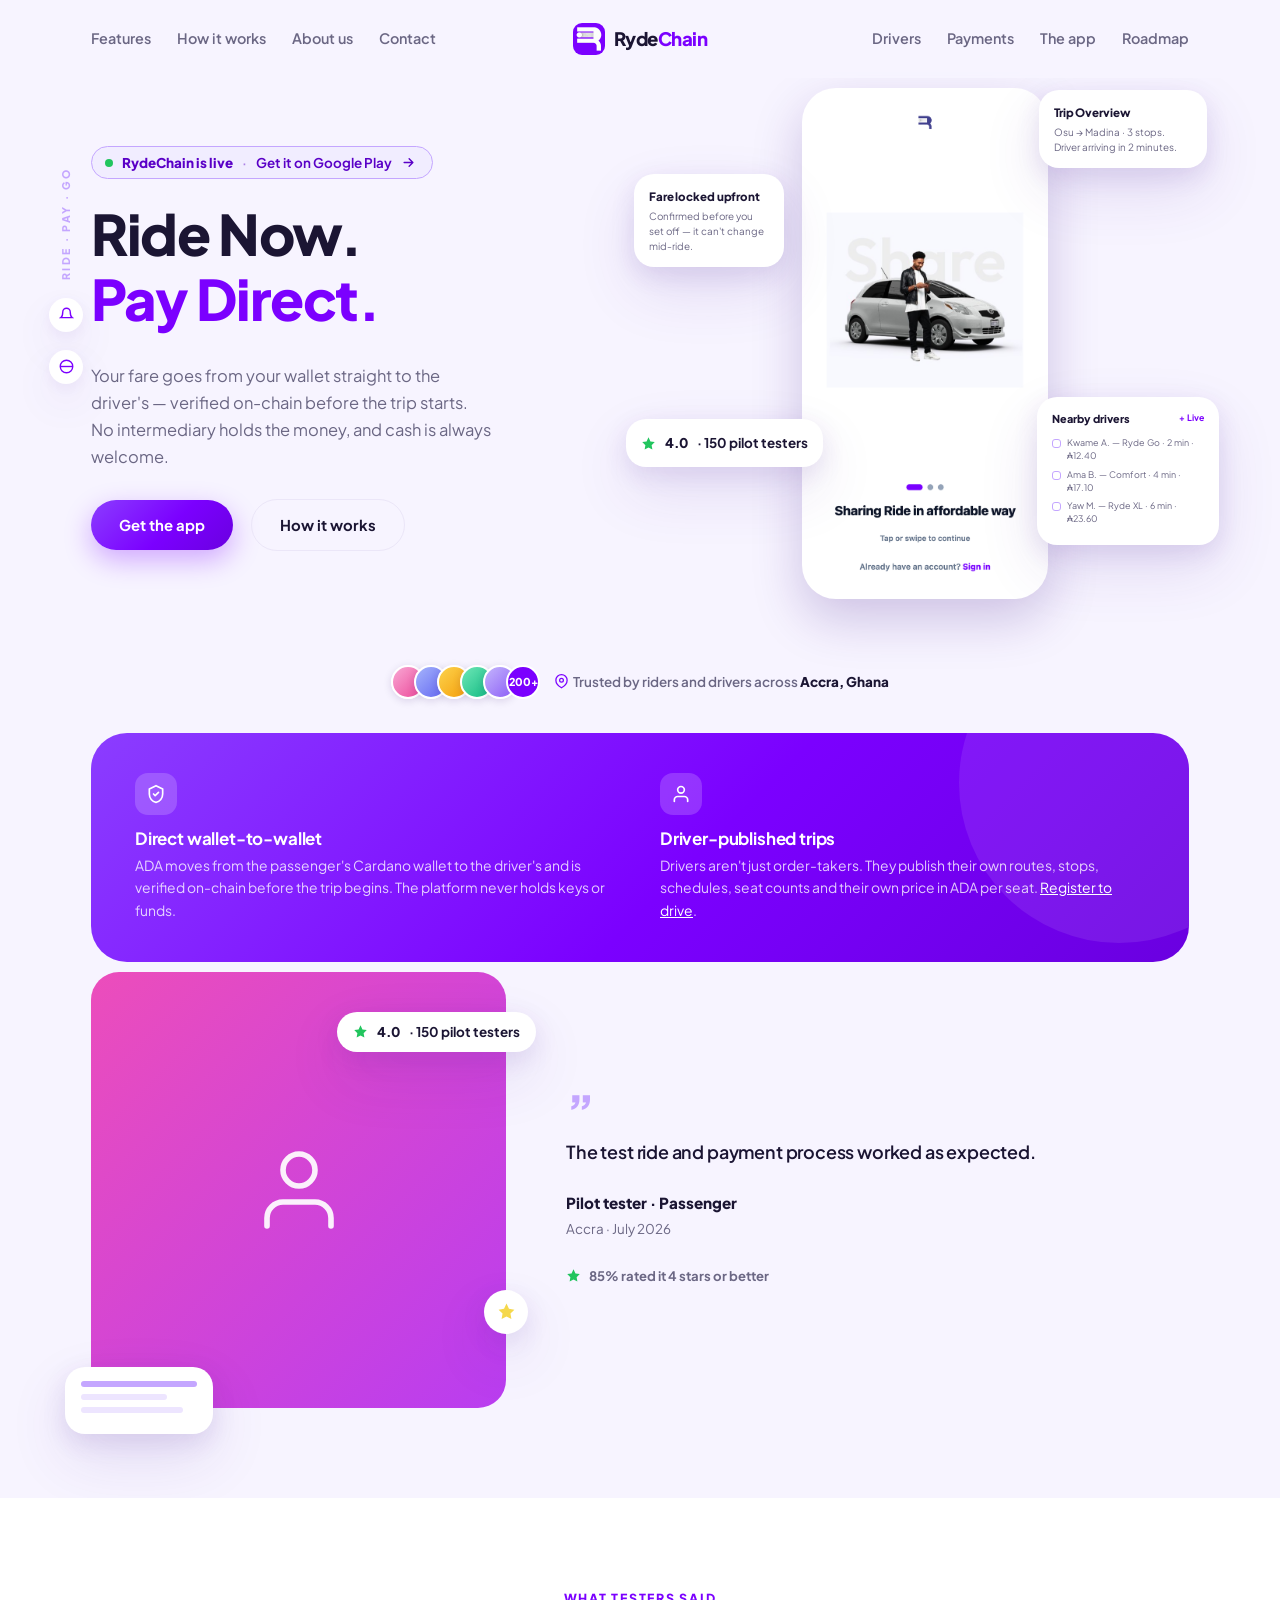
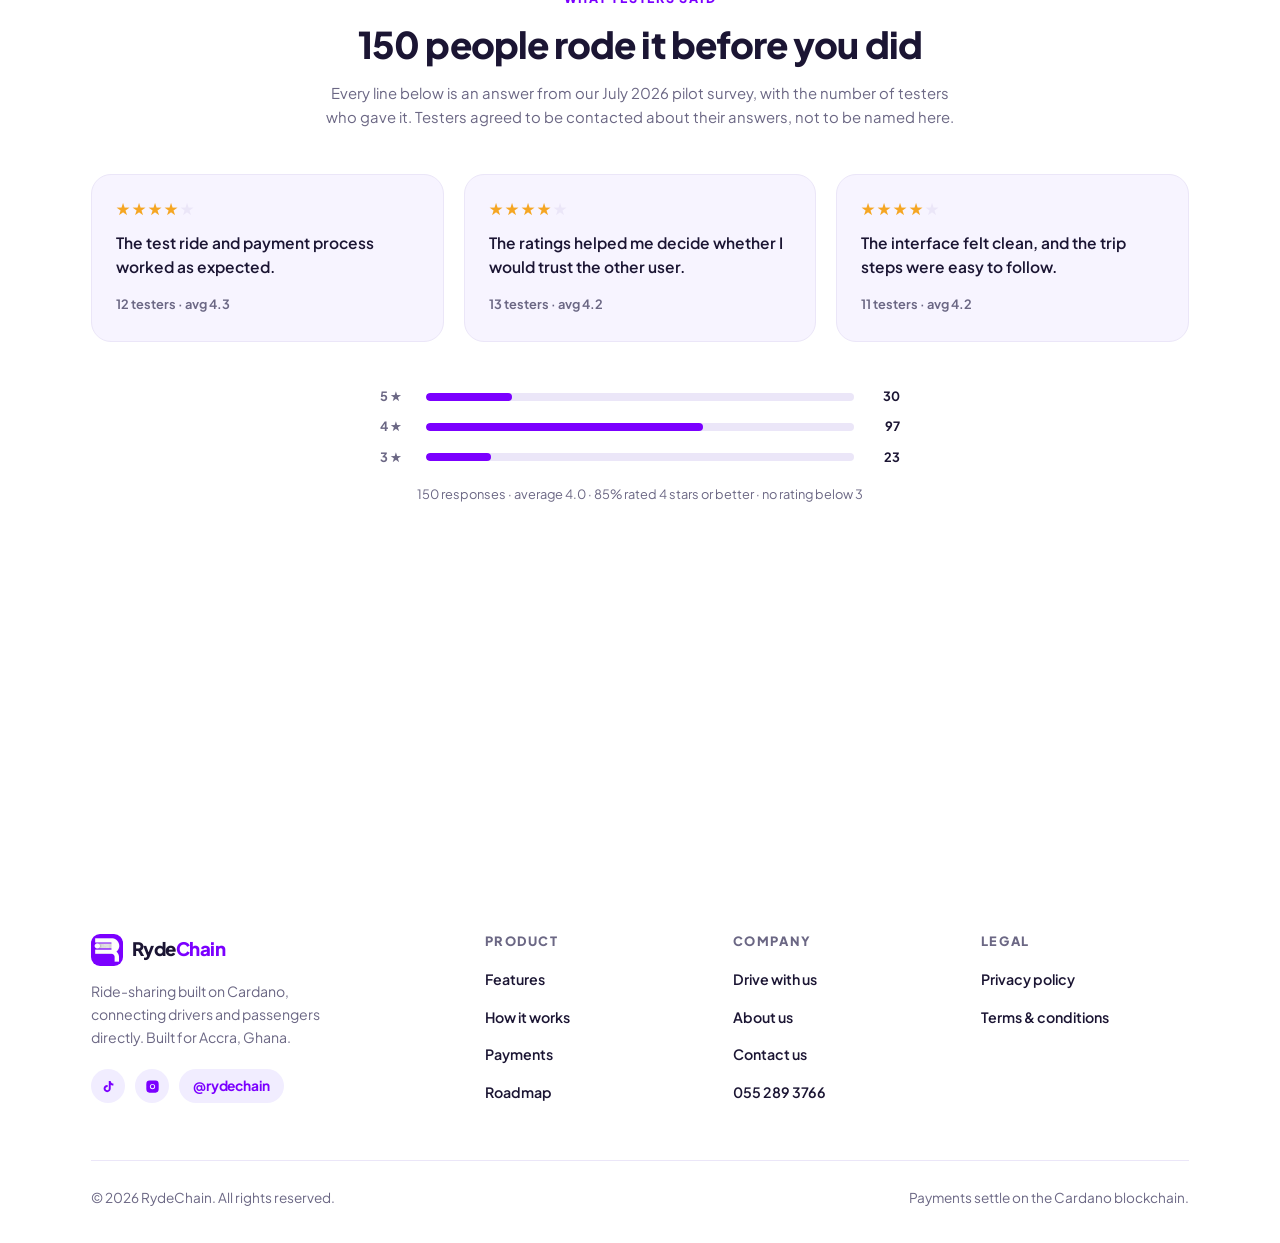
==== commit 7fa02303: "Replace Trustpilot with the pilot survey we actually ran Four places showed a Trustpilot score of 4." ====
--- a/index.html
+++ b/index.html
@@ -57,7 +57,7 @@
         </div>
         <div class="rating-chip float f-trust">
           <svg class="star" viewBox="0 0 24 24" aria-hidden="true"><polygon points="12 2 15.1 8.6 22 9.7 17 14.6 18.2 21.5 12 18.2 5.8 21.5 7 14.6 2 9.7 8.9 8.6 12 2"/></svg>
-          Trustpilot <b>4.8</b>
+          <b>4.0</b> · 150 pilot testers
         </div>
         <div class="float f-overview">
           <h5>Trip Overview</h5>
@@ -115,7 +115,7 @@
       </div>
       <div class="rating-chip tm-chip">
         <svg class="star" viewBox="0 0 24 24" aria-hidden="true"><polygon points="12 2 15.1 8.6 22 9.7 17 14.6 18.2 21.5 12 18.2 5.8 21.5 7 14.6 2 9.7 8.9 8.6 12 2"/></svg>
-        Trustpilot <b>4.8</b>
+        <b>4.0</b> · 150 pilot testers
       </div>
       <div class="tm-star">
         <svg viewBox="0 0 24 24" aria-hidden="true"><polygon points="12 2 15.1 8.6 22 9.7 17 14.6 18.2 21.5 12 18.2 5.8 21.5 7 14.6 2 9.7 8.9 8.6 12 2"/></svg>
@@ -124,19 +124,57 @@
     </div>
     <div class="tm-body reveal">
       <div class="quote-mark">&rdquo;</div>
+      <!-- Verbatim from the July 2026 pilot survey. Respondents agreed to be
+           contacted for follow-up, not to be named on a public page, so they
+           are described by role and not identified. -->
       <blockquote>
-        I pay straight from my own wallet and see it confirmed on-chain before we
-        move. No account top-ups, no waiting for the platform to release anything —
-        and when I'd rather pay cash, that just works too.
+        The test ride and payment process worked as expected.
       </blockquote>
       <div class="tm-author">
-        <b>Joshua Narteh</b>
-        <small>Daily commuter, Accra</small>
+        <b>Pilot tester · Passenger</b>
+        <small>Accra · July 2026</small>
       </div>
       <div class="tm-foot">
         <svg class="star" viewBox="0 0 24 24" aria-hidden="true"><polygon points="12 2 15.1 8.6 22 9.7 17 14.6 18.2 21.5 12 18.2 5.8 21.5 7 14.6 2 9.7 8.9 8.6 12 2"/></svg>
-        Trustpilot
+        85% rated it 4 stars or better
       </div>
+    </div>
+  </div>
+</section>
+
+<section class="fb-sec">
+  <div class="wrap">
+    <div class="fb-head reveal">
+      <span class="eyebrow">What testers said</span>
+      <h2>150 people rode it before you did</h2>
+      <p>Every line below is an answer from our July 2026 pilot survey, with the number of testers who gave it. Testers agreed to be contacted about their answers, not to be named here.</p>
+    </div>
+
+    <div class="fb-grid">
+      <figure class="fb-card reveal">
+        <div class="fb-stars" aria-label="Average 4.3 out of 5">★★★★<span>★</span></div>
+        <blockquote>The test ride and payment process worked as expected.</blockquote>
+        <figcaption>12 testers · avg 4.3</figcaption>
+      </figure>
+      <figure class="fb-card reveal">
+        <div class="fb-stars" aria-label="Average 4.2 out of 5">★★★★<span>★</span></div>
+        <blockquote>The ratings helped me decide whether I would trust the other user.</blockquote>
+        <figcaption>13 testers · avg 4.2</figcaption>
+      </figure>
+      <figure class="fb-card reveal">
+        <div class="fb-stars" aria-label="Average 4.2 out of 5">★★★★<span>★</span></div>
+        <blockquote>The interface felt clean, and the trip steps were easy to follow.</blockquote>
+        <figcaption>11 testers · avg 4.2</figcaption>
+      </figure>
+    </div>
+
+    <!-- The distribution is shown in full, three-star responses included. A
+         rating average with the low end hidden is the thing readers discount. -->
+    <div class="fb-dist reveal">
+      <div class="fb-dist-row"><span>5 ★</span><i><b style="width:20%"></b></i><em>30</em></div>
+      <div class="fb-dist-row"><span>4 ★</span><i><b style="width:64.7%"></b></i><em>97</em></div>
+      <div class="fb-dist-row"><span>3 ★</span><i><b style="width:15.3%"></b></i><em>23</em></div>
+      <p class="fb-dist-note">150 responses · average 4.0 · 85% rated 4 stars or better · no rating below 3</p>
     </div>
   </div>
 </section>
--- a/styles.css
+++ b/styles.css
@@ -468,6 +468,32 @@
   100% { box-shadow: 0 0 0 0 rgba(22, 163, 74, 0); }
 }
 
+/* ---------- Pilot survey feedback ---------- */
+.fb-sec { background: var(--panel); }
+.fb-head { max-width: 640px; margin: 0 auto 44px; text-align: center; }
+.fb-head h2 { font-size: clamp(1.6rem, 3.2vw, 2.3rem); line-height: 1.2; margin: 12px 0 14px; }
+.fb-head p { color: var(--muted); font-size: .93rem; line-height: 1.65; }
+
+.fb-grid { display: grid; grid-template-columns: repeat(3, 1fr); gap: 20px; margin-bottom: 44px; }
+.fb-card {
+  background: var(--bg); border: 1.5px solid var(--line); border-radius: var(--r);
+  padding: 26px 24px; margin: 0; display: flex; flex-direction: column; gap: 14px;
+}
+.fb-stars { color: #f5a623; font-size: 1rem; letter-spacing: 2px; line-height: 1; }
+/* The fifth star is the fraction the average did not reach — shown greyed
+   rather than dropped, so four-and-a-bit does not render as a clean five. */
+.fb-stars span { color: var(--line); }
+.fb-card blockquote { margin: 0; font-size: .97rem; line-height: 1.6; font-weight: 600; color: var(--ink); }
+.fb-card figcaption { font-size: .8rem; color: var(--muted); font-weight: 650; margin-top: auto; }
+
+.fb-dist { max-width: 520px; margin: 0 auto; }
+.fb-dist-row { display: grid; grid-template-columns: 34px 1fr 34px; align-items: center; gap: 12px; margin-bottom: 9px; }
+.fb-dist-row span { font-size: .8rem; font-weight: 700; color: var(--muted); }
+.fb-dist-row i { height: 8px; border-radius: 999px; background: var(--line); overflow: hidden; display: block; }
+.fb-dist-row i b { display: block; height: 100%; border-radius: 999px; background: var(--purple); }
+.fb-dist-row em { font-style: normal; font-size: .8rem; font-weight: 700; color: var(--ink); text-align: right; }
+.fb-dist-note { margin-top: 16px; text-align: center; font-size: .8rem; color: var(--muted); line-height: 1.6; }
+
 /* ---------- Download page ---------- */
 .dl-grid { display: grid; grid-template-columns: 1.05fr .95fr; gap: 64px; align-items: center; }
 .dl-copy h2 { font-size: clamp(1.75rem, 3.4vw, 2.5rem); line-height: 1.15; margin-bottom: 16px; }
@@ -613,6 +639,7 @@
   .contact-grid { grid-template-columns: 1fr; gap: 14px; }
   /* Phone above the copy: the badge is the point of this page and should not
      be pushed below a tall mockup on a narrow screen. */
+  .fb-grid { grid-template-columns: 1fr; gap: 14px; }
   .dl-grid { grid-template-columns: 1fr; gap: 40px; }
   .dl-visual { order: -1; }
   .dl-visual .phone { max-width: 230px; }
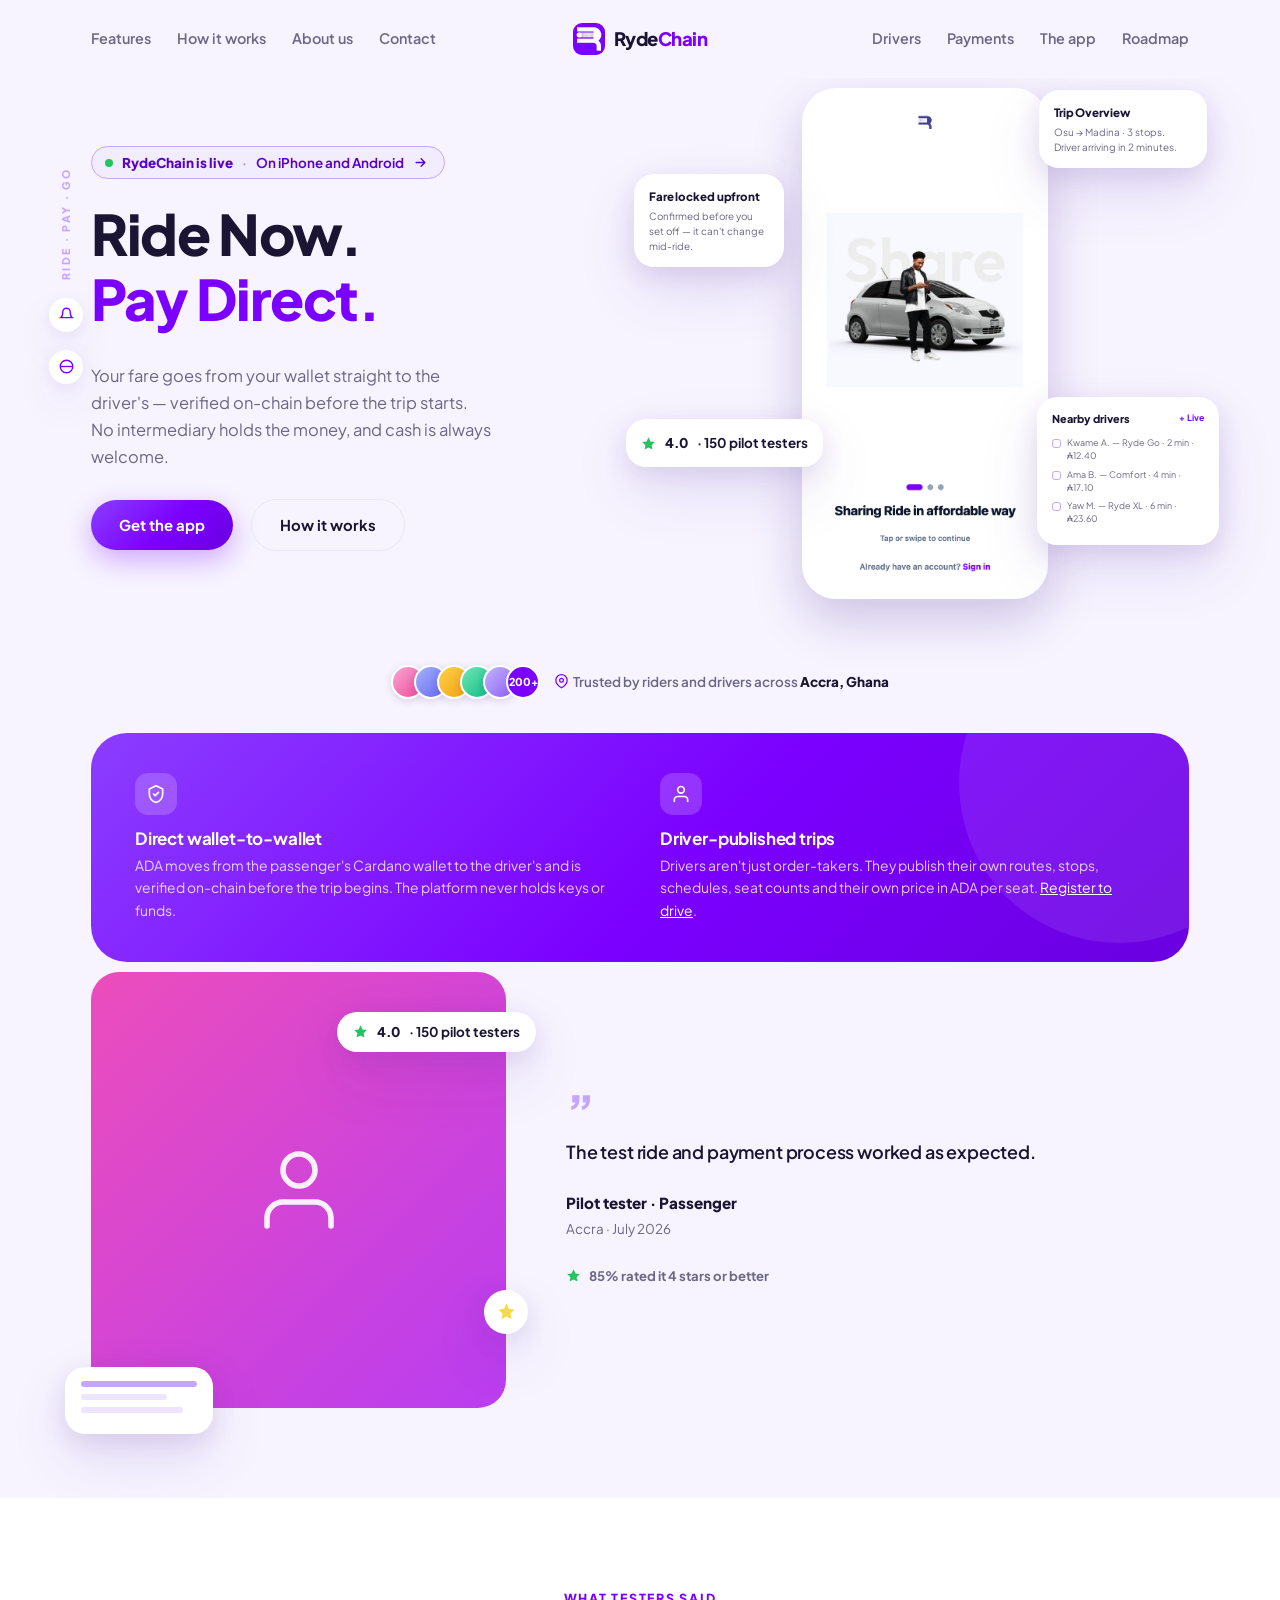
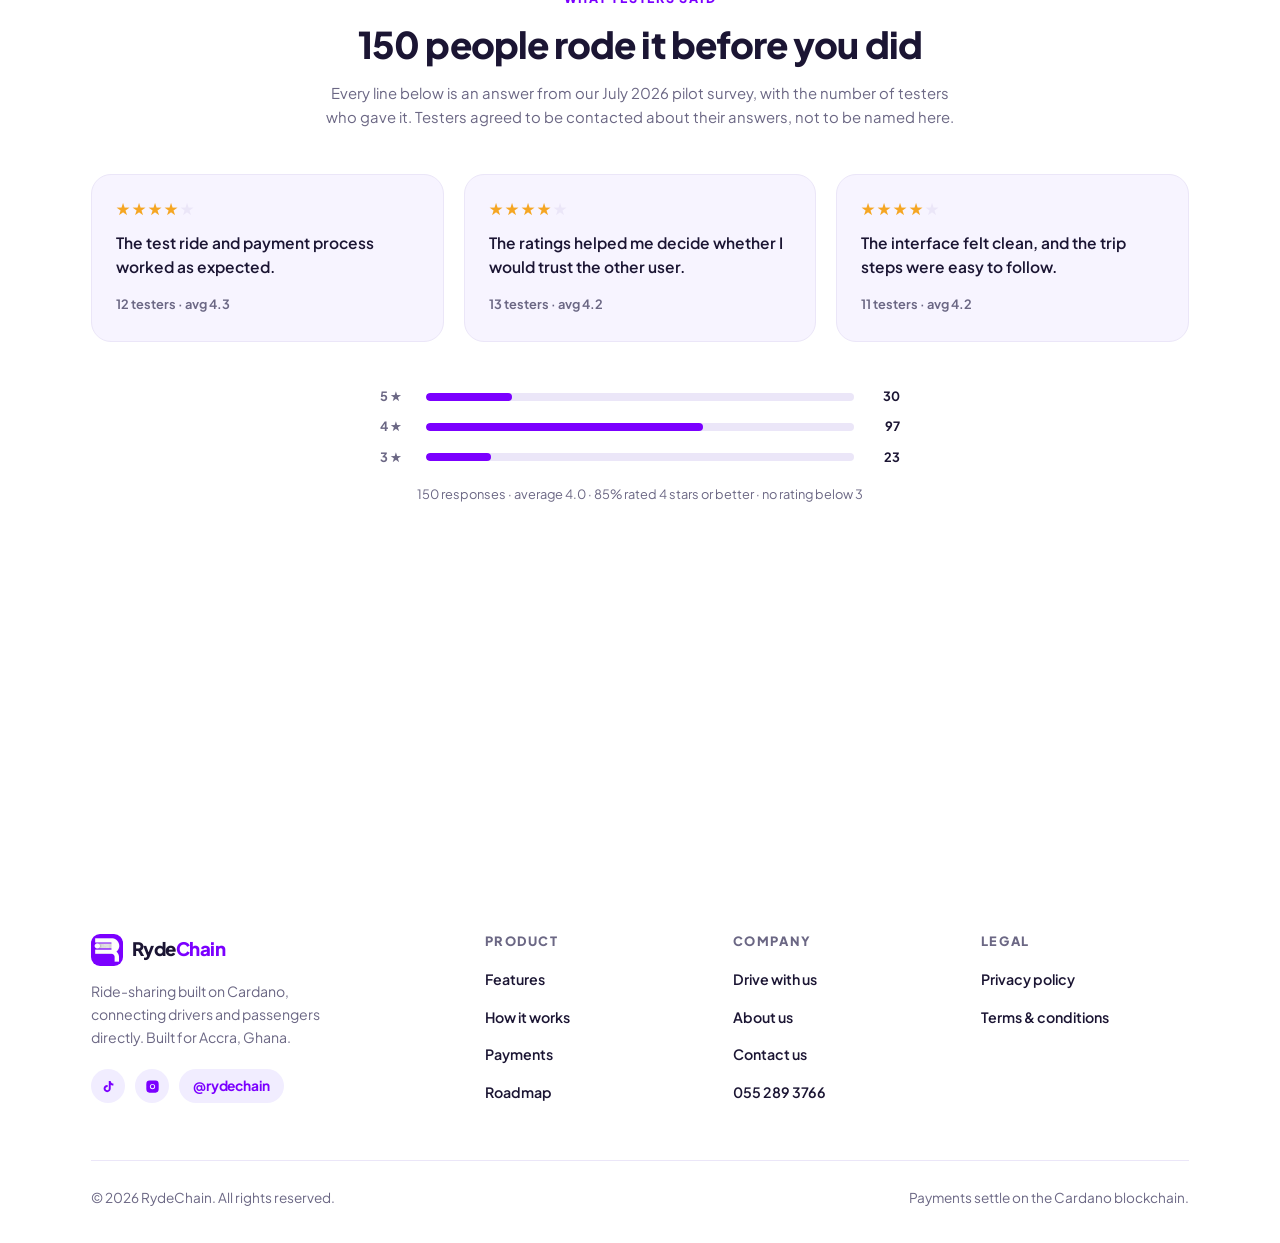
==== commit 5552d8e9: "Rydechain is on the App Store Approved and live: apps.apple.com/gh/app/rydechain/id6795955584, versi" ====
--- a/index.html
+++ b/index.html
@@ -32,11 +32,13 @@
     </div>
     <div class="hero-grid">
       <div>
-        <a class="live-pill" href="https://play.google.com/store/apps/details?id=com.rydechain.app" target="_blank" rel="noopener noreferrer">
+        <!-- Points at /download now that both stores are live: naming one would
+             send half the visitors to a store their phone cannot use. -->
+        <a class="live-pill" href="/download">
           <span class="live-dot" aria-hidden="true"></span>
           <strong>RydeChain is live</strong>
           <span class="live-sep" aria-hidden="true">·</span>
-          Get it on Google Play
+          On iPhone and Android
           <svg class="live-arrow" viewBox="0 0 24 24" fill="none" stroke="currentColor" stroke-width="2.2" stroke-linecap="round" stroke-linejoin="round" aria-hidden="true"><path d="M5 12h13M13 6l6 6-6 6"/></svg>
         </a>
         <h1>Ride Now.<br /><span class="accent">Pay Direct.</span></h1>
